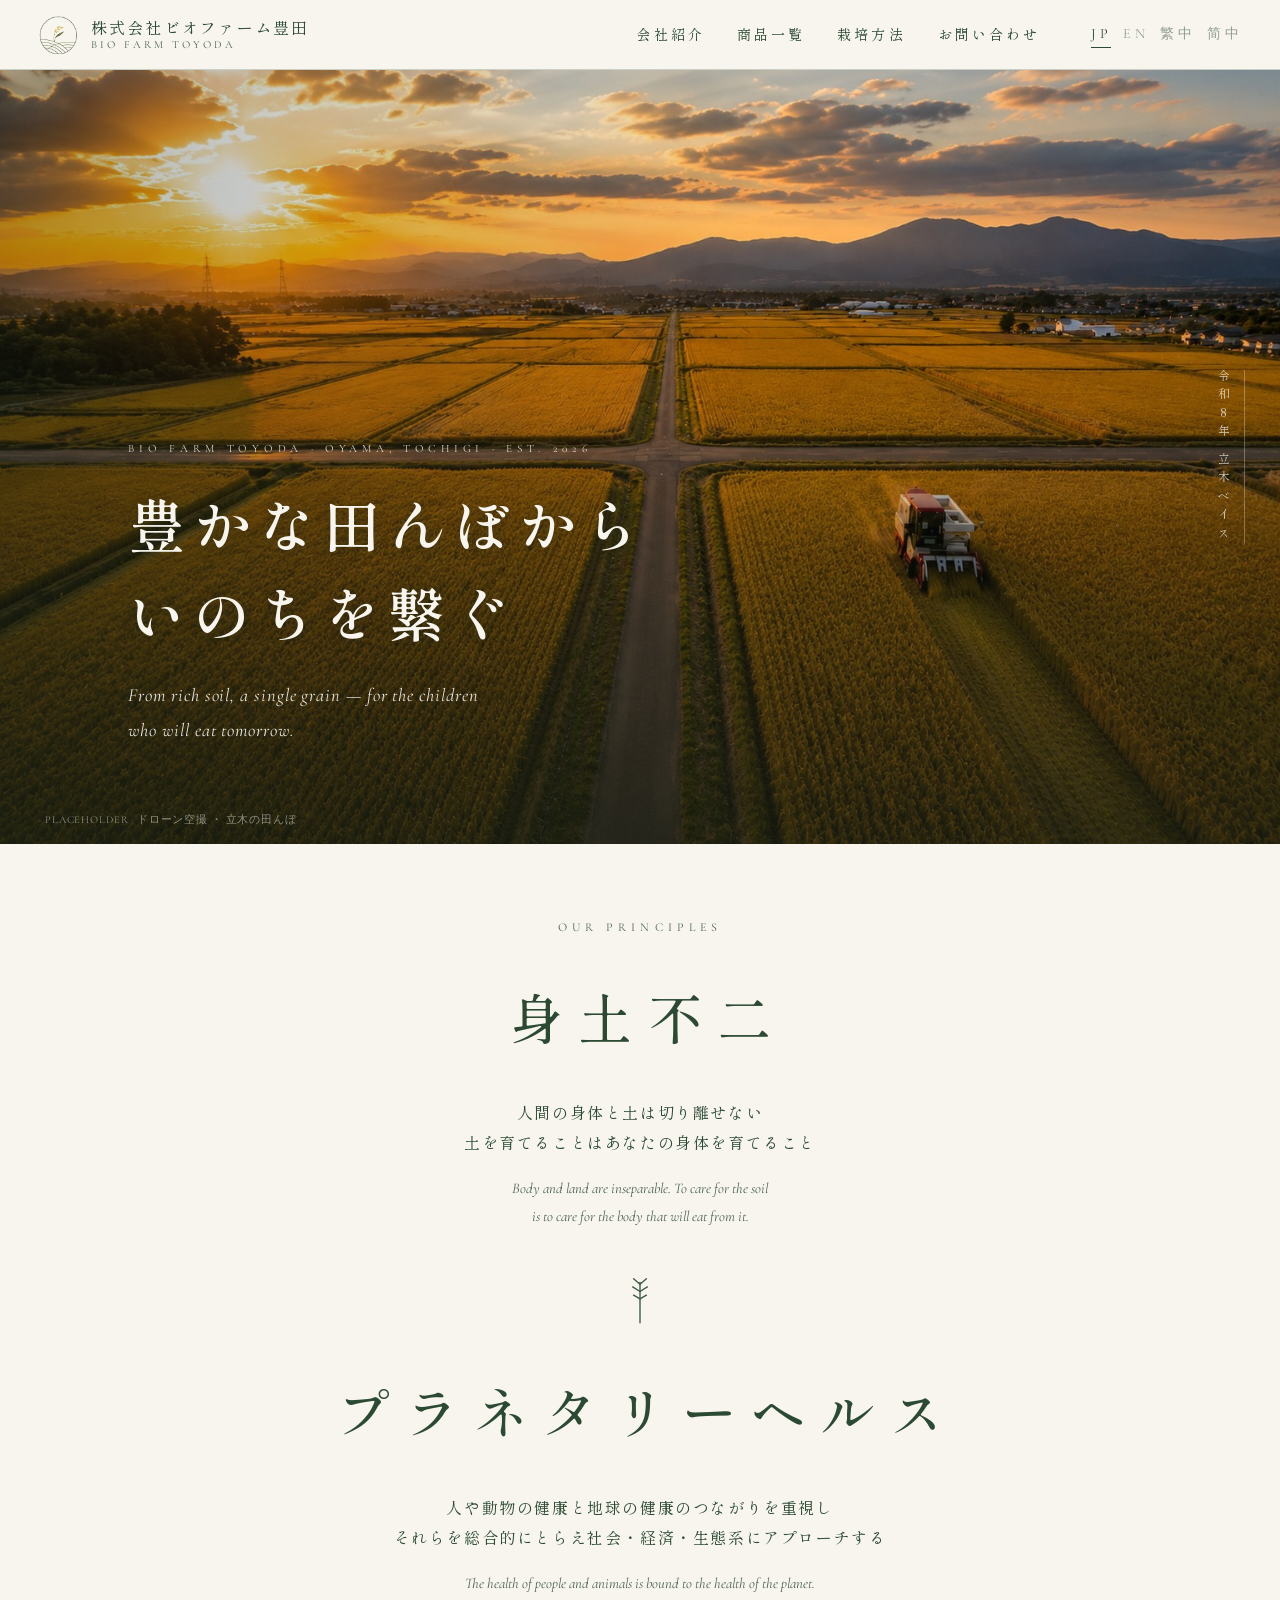
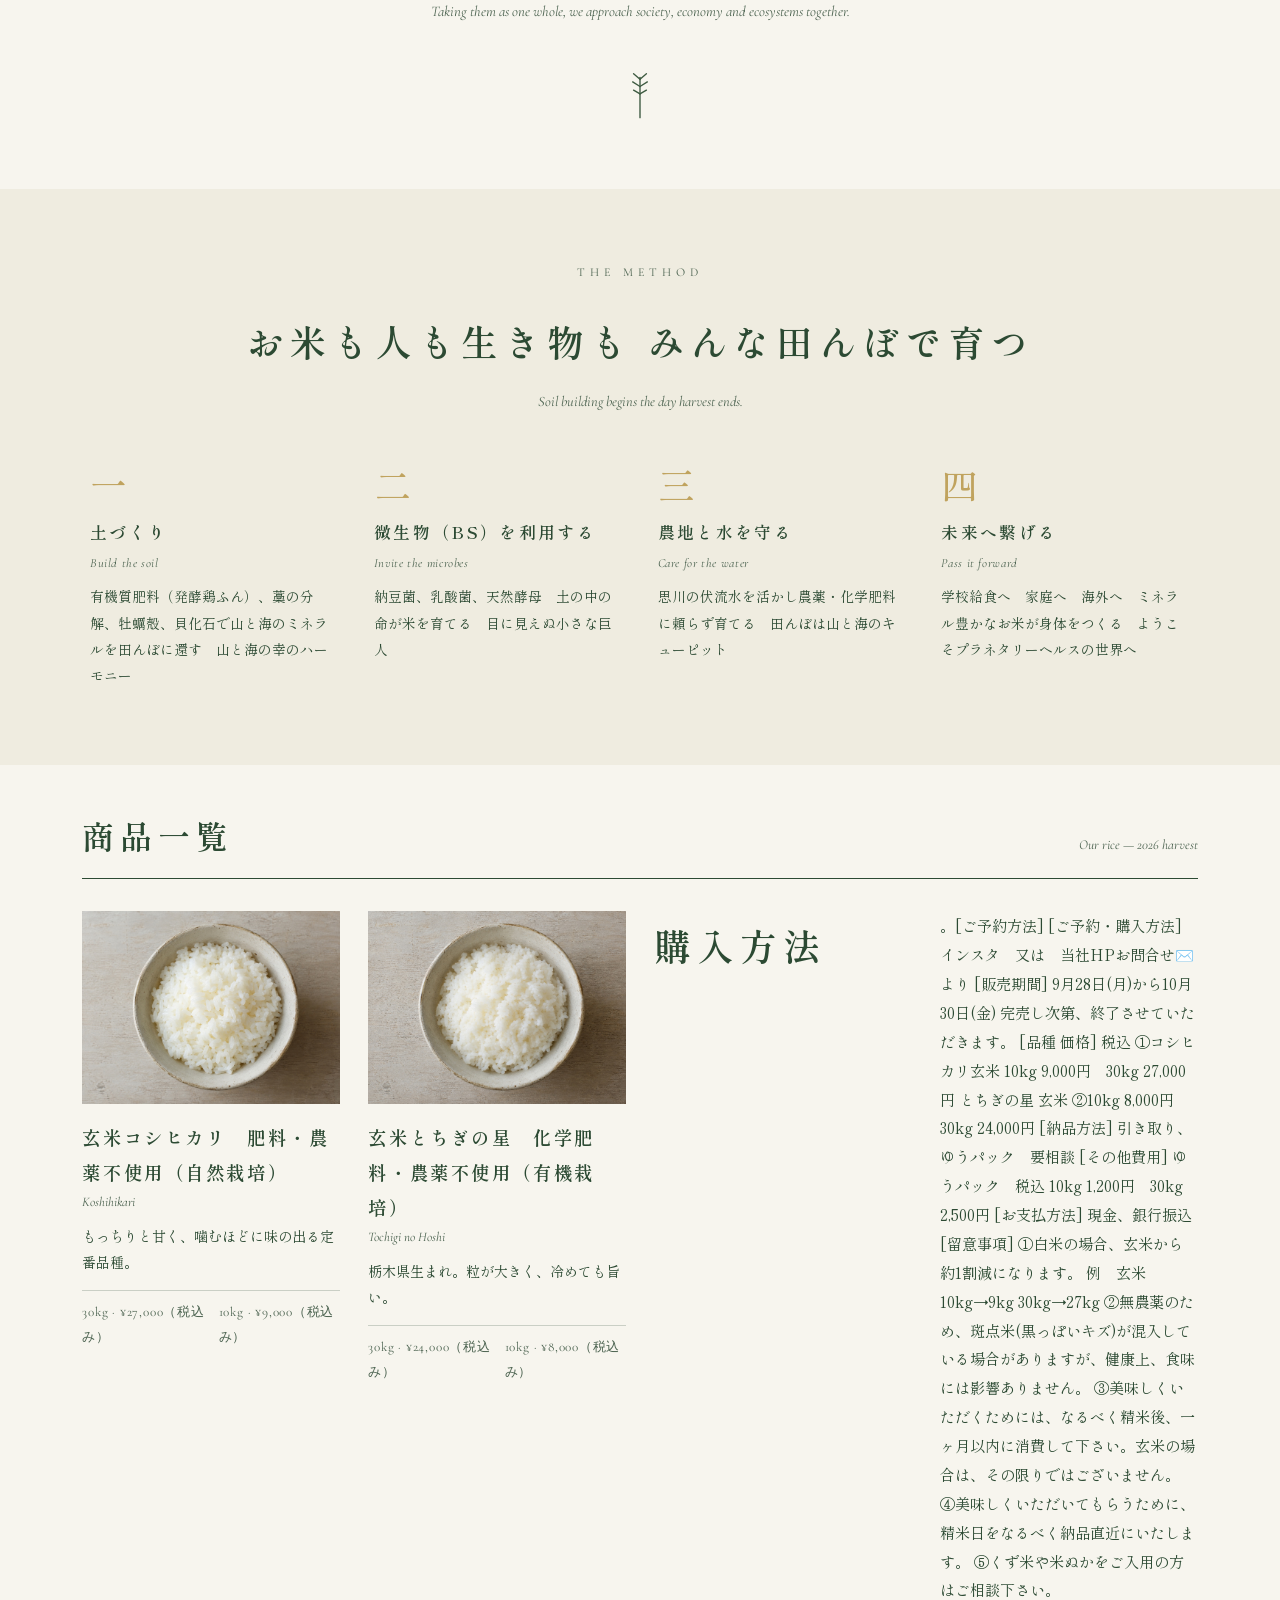
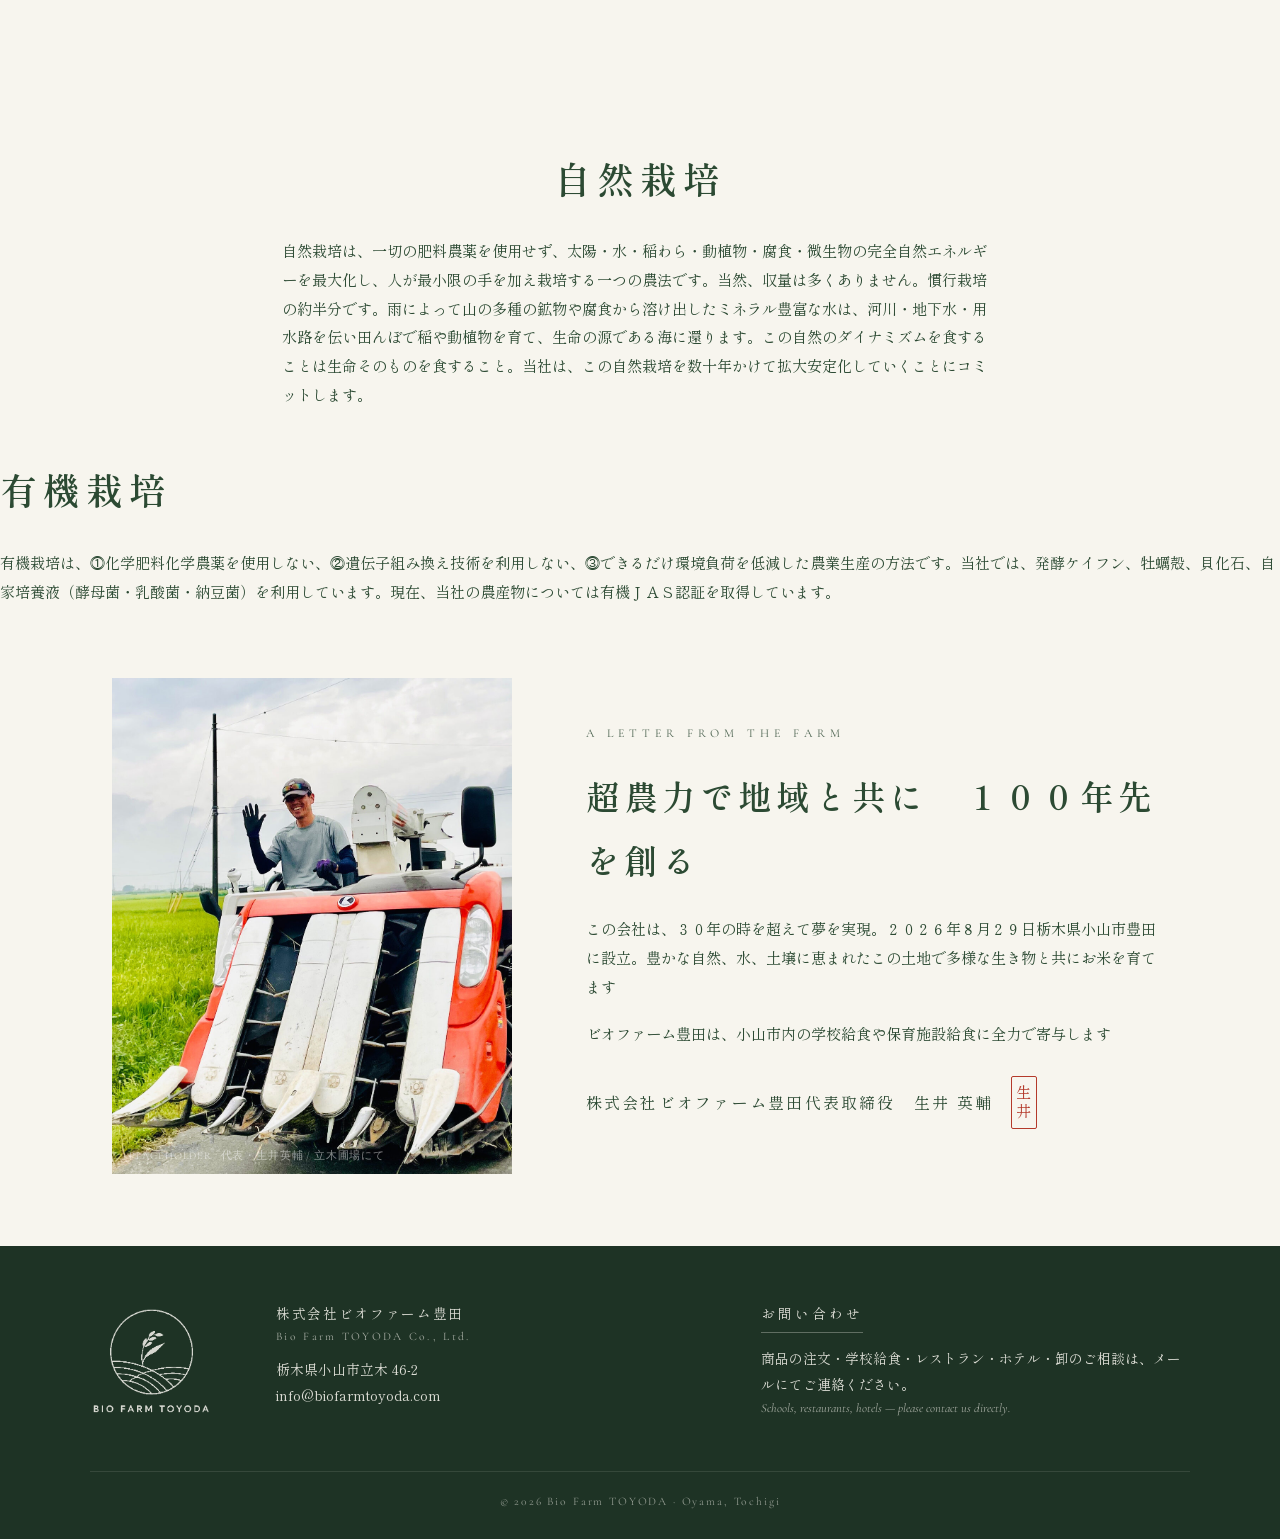
==== index.html @ f7ce8aea "Update index.html" ====
<!DOCTYPE html>
<html lang="ja">
<head>
<meta charset="UTF-8">
<meta name="viewport" content="width=device-width, initial-scale=1.0">
<title>株式会社ビオファーム豊田 | Bio Farm TOYODA — 栃木県小山市の有機米農園</title>
<meta name="description" content="豊かな田んぼから、次世代へ。栃木県小山市北西部の旧豊田村に位置するビオファーム豊田　恵まれた水資源と豊かな自然環境で育んだお米をみなさんに届けます。">
<link rel="icon" type="image/png" href="assets/favicon.png">
<link rel="canonical" href="https://biofarmtoyoda.com/">
<link rel="alternate" hreflang="ja" href="https://biofarmtoyoda.com/">
<link rel="alternate" hreflang="en" href="https://biofarmtoyoda.com/en/">
<link rel="alternate" hreflang="zh-Hant" href="https://biofarmtoyoda.com/zh-hant/">
<link rel="alternate" hreflang="zh-Hans" href="https://biofarmtoyoda.com/zh-hans/">
<link rel="alternate" hreflang="x-default" href="https://biofarmtoyoda.com/">
<link rel="preconnect" href="https://fonts.googleapis.com">
<link rel="preconnect" href="https://fonts.gstatic.com" crossorigin>
<link href="https://fonts.googleapis.com/css2?family=Shippori+Mincho+B1:wght@400;500;600;700&family=Cormorant+Garamond:ital,wght@0,400;0,500;0,600;1,400;1,500&display=swap" rel="stylesheet">
<link rel="stylesheet" href="css/style.css">
</head>
<body>

<header class="site-header">
  <a class="brand" href="#top">
    <img src="assets/logo-mark-transparent.png" alt="Bio Farm TOYODA" class="brand-mark">
    <span class="brand-text">
      <span class="brand-ja">株式会社ビオファーム豊田</span>
      <span class="brand-en">Bio Farm TOYODA</span>
    </span>
  </a>

  <input type="checkbox" id="nav-toggle" class="nav-toggle" aria-hidden="true">
  <label for="nav-toggle" class="nav-toggle-label" aria-label="メニュー">
    <span></span><span></span><span></span>
  </label>

  <nav class="site-nav">
    <a href="#about">会社紹介</a>
    <a href="#products">商品一覧</a>
    <a href="#method">栽培方法</a>
    <a href="#contact">お問い合わせ</a>
    <div class="lang">
      <a class="lang-active" href="./">JP</a>
      <a href="en/">EN</a>
      <a href="zh-hant/">繁中</a>
      <a href="zh-hans/">简中</a>
    </div>
  </nav>
</header>

<main id="top">

  <!-- ============ HERO ============ -->
  <section class="hero">
    <img class="hero-art" src="assets/hero.jpg" alt="収穫期の田んぼの空撮 — 夕日に照らされた黄金色の田園" fetchpriority="high">

    <div class="hero-inner">
      <p class="hero-eyebrow">BIO FARM TOYODA · OYAMA, TOCHIGI · EST. 2026</p>
      <h1 class="hero-title">豊かな田んぼから<br>いのちを繋ぐ</h1>
      <p class="hero-sub">From rich soil, a single grain — for the children<br class="pc-only"> who will eat tomorrow.</p>
    </div>

    <p class="hero-tategaki" aria-hidden="true">令和８年 立木ベイス</p>
    <p class="placeholder-caption hero-caption">◇ PLACEHOLDER · ドローン空撮 ・ 立木の田んぼ</p>
  </section>

  <!-- ============ PRINCIPLE ============ -->
  <section class="principle" id="principle">
    <p class="eyebrow">OUR PRINCIPLES</p>
    <h2 class="principle-title">身土不二</h2>
    <p class="principle-ja">人間の身体と土は切り離せない<br>土を育てることはあなたの身体を育てること</p>
    <p class="principle-en">Body and land are inseparable. To care for the soil<br class="pc-only"> is to care for the body that will eat from it.</p>
    <svg class="rice-divider" viewBox="0 0 24 60" aria-hidden="true">
      <g stroke="#3d5a40" stroke-width="1.5" fill="none" stroke-linecap="round">
        <line x1="12" y1="14" x2="12" y2="58"/>
        <line x1="12" y1="16" x2="5" y2="10"/><line x1="12" y1="16" x2="19" y2="10"/>
        <line x1="12" y1="24" x2="4" y2="19"/><line x1="12" y1="24" x2="20" y2="19"/>
        <line x1="12" y1="32" x2="5" y2="28"/><line x1="12" y1="32" x2="19" y2="28"/>
      </g>
    </svg>

    <h2 class="principle-title">プラネタリー<br class="sp-only">ヘルス</h2>
    <p class="principle-ja">人や動物の健康と地球の健康のつながりを重視し<br>それらを総合的にとらえ社会・経済・生態系にアプローチする</p>
    <p class="principle-en">The health of people and animals is bound to the health of the planet.<br class="pc-only"> Taking them as one whole, we approach society, economy and ecosystems together.</p>
    <svg class="rice-divider" viewBox="0 0 24 60" aria-hidden="true">
      <g stroke="#3d5a40" stroke-width="1.5" fill="none" stroke-linecap="round">
        <line x1="12" y1="14" x2="12" y2="58"/>
        <line x1="12" y1="16" x2="5" y2="10"/><line x1="12" y1="16" x2="19" y2="10"/>
        <line x1="12" y1="24" x2="4" y2="19"/><line x1="12" y1="24" x2="20" y2="19"/>
        <line x1="12" y1="32" x2="5" y2="28"/><line x1="12" y1="32" x2="19" y2="28"/>
      </g>
    </svg>
  </section>

  <!-- ============ METHOD ============ -->
  <section class="method" id="method">
    <p class="eyebrow">THE METHOD</p>
    <h2 class="method-title">お米も人も生き物も みんな田んぼで育つ</h2>
    <p class="method-sub">Soil building begins the day harvest ends.</p>

    <div class="method-grid">
      <div class="method-step">
        <p class="method-num">一</p>
        <h3>土づくり<span>Build the soil</span></h3>
        <p>有機質肥料（発酵鶏ふん）、藁の分解、牡蠣殻、貝化石で山と海のミネラルを田んぼに還す　山と海の幸のハーモニー</p>
      </div>
      <div class="method-step">
        <p class="method-num">二</p>
        <h3>微生物（BS）を利用する<span>Invite the microbes</span></h3>
        <p>納豆菌、乳酸菌、天然酵母　土の中の命が米を育てる　目に見えぬ小さな巨人</p>
      </div>
      <div class="method-step">
        <p class="method-num">三</p>
        <h3>農地と水を守る<span>Care for the water</span></h3>
        <p>思川の伏流水を活かし農薬・化学肥料に頼らず育てる　田んぼは山と海のキューピット</p>
      </div>
      <div class="method-step">
        <p class="method-num">四</p>
        <h3>未来へ繋げる<span>Pass it forward</span></h3>
        <p>学校給食へ　家庭へ　海外へ　ミネラル豊かなお米が身体をつくる　ようこそプラネタリーヘルスの世界へ</p>
      </div>
    </div>
  </section>

  <!-- ============ PRODUCTS ============ -->
  <section class="products" id="products">
    <div class="section-head">
      <h2>商品一覧</h2>
      <p class="section-head-en">Our rice — 2026 harvest</p>
    </div>

    <div class="product-grid">

      <article class="product">
        <figure class="product-art">
          <img src="../assets/koshihikari.jpg" alt="コシヒカリ — 陶器の器に盛った炊きたてのご飯" loading="lazy">
        </figure>
        <h3 class="product-name">玄米コシヒカリ　肥料・農薬不使用（自然栽培）</h3>
        <p class="product-name-en">Koshihikari</p>
        <p class="product-desc">もっちりと甘く、噛むほどに味の出る定番品種。</p>
        <p class="product-price"><span>30kg · ¥27,000（税込み）</span><span>10kg · ¥9,000（税込み）</span></p>
      </article>

      <article class="product">
        <figure class="product-art">
          <img src="assets/tochigi-no-hoshi.jpg" alt="とちぎの星 — 陶器の器に盛った炊きたてのご飯" loading="lazy">
        </figure>
        <h3 class="product-name">玄米とちぎの星　化学肥料・農薬不使用（有機栽培）</h3>
        <p class="product-name-en">Tochigi no Hoshi</p>
        <p class="product-desc">栃木県生まれ。粒が大きく、冷めても旨い。</p>
        <p class="product-price"><span>30kg · ¥24,000（税込み）</span><span>10kg · ¥8,000（税込み）</span></p>
      </article>
      <h2 class="story-title">購入方法</h2>
    <p class="story-body">。[ご予約方法]
[ご予約・購入方法]
インスタ　又は　当社HPお問合せ✉️より
[販売期間]
9月28日(月)から10月30日(金)
完売し次第、終了させていただきます。
[品種 価格] 税込
①コシヒカリ玄米
10kg 9,000円　30kg 27,000円
とちぎの星 玄米
②10kg 8,000円　30kg 24,000円
[納品方法]
引き取り、ゆうパック　要相談
[その他費用]
ゆうパック　税込
10kg 1,200円　30kg 2,500円
[お支払方法]
現金、銀行振込
[留意事項]
①白米の場合、玄米から約1割減になります。
例　玄米10kg→9kg 30kg→27kg
②無農薬のため、斑点米(黒っぽいキズ)が混入している場合がありますが、健康上、食味には影響ありません。
③美味しくいただくためには、なるべく精米後、一ヶ月以内に消費して下さい。玄米の場合は、その限りではございません。
④美味しくいただいてもらうために、精米日をなるべく納品直近にいたします。
⑤くず米や米ぬかをご入用の方はご相談下さい。</p>
 　 </section>
    </div>
  </section>

  <!-- ============ STORY (placeholder copy) ============ -->
  <section class="story" id="story">
    <h2 class="story-title">自然栽培</h2>
    <p class="story-body">自然栽培は、一切の肥料農薬を使用せず、太陽・水・稲わら・動植物・腐食・微生物の完全自然エネルギーを最大化し、人が最小限の手を加え栽培する一つの農法です。当然、収量は多くありません。慣行栽培の約半分です。雨によって山の多種の鉱物や腐食から溶け出したミネラル豊富な水は、河川・地下水・用水路を伝い田んぼで稲や動植物を育て、生命の源である海に還ります。この自然のダイナミズムを食することは生命そのものを食すること。当社は、この自然栽培を数十年かけて拡大安定化していくことにコミットします。</p>
  </section>
　　 <h2 class="story-title">有機栽培</h2>
    <p class="story-body">有機栽培は、⓵化学肥料化学農薬を使用しない、⓶遺伝子組み換え技術を利用しない、⓷できるだけ環境負荷を低減した農業生産の方法です。当社では、発酵ケイフン、牡蠣殻、貝化石、自家培養液（酵母菌・乳酸菌・納豆菌）を利用しています。現在、当社の農産物については有機ＪＡＳ認証を取得しています。</p>
  </section>
  
  <!-- ============ LETTER ============ -->
  <section class="letter" id="about">
    <figure class="letter-portrait">
      <img src="assets/founder.jpg" alt="代表・生井英輔 — 立木の田にて" loading="lazy">
      <figcaption class="placeholder-caption">◇ PLACEHOLDER · 代表・生井英輔 / 立木圃場にて</figcaption>
    </figure>

    <div class="letter-body">
      <p class="eyebrow">A LETTER FROM THE FARM</p>
      <h2>超農力で地域と共に　<br class="sp-only">１００年先を創る</h2>
      <p>この会社は、３０年の時を超えて夢を実現。２０２６年８月２９日栃木県小山市豊田に設立。豊かな自然、水、土壌に恵まれたこの土地で多様な生き物と共にお米を育てます</p>
      <p>ビオファーム豊田は、小山市内の学校給食や保育施設給食に全力で寄与します</p>
      <div class="letter-sign">
        <p class="letter-sign-name">株式会社ビオファーム豊田代表取締役　生井 英輔</p>
        <p class="letter-seal" aria-hidden="true">生井</p>
      </div>
    </div>
  </section>

</main>

<!-- ============ FOOTER ============ -->
<footer class="site-footer" id="contact">
  <div class="footer-inner">
    <div class="footer-brand">
      <img src="assets/logo-transparent.png" alt="Bio Farm TOYODA" class="footer-logo">
    </div>
    <div class="footer-info">
      <p class="footer-company">株式会社ビオファーム豊田<span>Bio Farm TOYODA Co., Ltd.</span></p>
      <p>栃木県小山市立木 46-2</p>
      <p><a href="mailto:info@biofarmtoyoda.com">info@biofarmtoyoda.com</a></p>
    </div>
    <div class="footer-contact">
      <p class="footer-head">お問い合わせ</p>
      <p>商品の注文・学校給食・レストラン・ホテル・卸のご相談は、メールにてご連絡ください。</p>
      <p class="footer-en">Schools, restaurants, hotels — please contact us directly.</p>
    </div>
  </div>
  <p class="footer-copy">© 2026 Bio Farm TOYODA · Oyama, Tochigi</p>
</footer>

</body>
</html>
---- css/style.css ----
/* Bio Farm TOYODA — Editorial Mincho (direction A)
   Mobile-first plain CSS. */

:root {
  --cream: #f7f5ee;
  --cream-deep: #efece0;
  --ink: #2c4a33;
  --ink-soft: #4c6350;
  --green-dark: #1e3325;
  --gold: #c0a35e;
  --red: #b43a2b;
  --line: rgba(44, 74, 51, 0.22);
  --serif-ja: "Shippori Mincho B1", "Hiragino Mincho ProN", "Yu Mincho", serif;
  --serif-en: "Cormorant Garamond", Georgia, serif;
}

* { margin: 0; padding: 0; box-sizing: border-box; }

html { scroll-behavior: smooth; }

body {
  background: var(--cream);
  color: var(--ink);
  font-family: var(--serif-ja);
  font-size: 16px;
  line-height: 1.9;
  -webkit-font-smoothing: antialiased;
  overflow-x: hidden;
}

img { max-width: 100%; display: block; }
a { color: inherit; text-decoration: none; }
h1, h2, h3 { font-weight: 600; }

.eyebrow {
  font-family: var(--serif-en);
  font-size: 0.75rem;
  letter-spacing: 0.42em;
  color: var(--ink-soft);
  text-transform: uppercase;
}

.placeholder-caption {
  font-family: var(--serif-en);
  font-size: 0.66rem;
  letter-spacing: 0.08em;
  opacity: 0.55;
}

.pc-only { display: none; }
@media (min-width: 720px) {
  .pc-only { display: inline; }
  .sp-only { display: none; }
}

/* ============ HEADER ============ */

.site-header {
  position: sticky;
  top: 0;
  z-index: 50;
  display: flex;
  align-items: center;
  justify-content: space-between;
  gap: 1rem;
  padding: 0.7rem 1.1rem;
  background: rgba(247, 245, 238, 0.94);
  backdrop-filter: blur(6px);
  border-bottom: 1px solid var(--line);
}

.brand {
  display: flex;
  align-items: center;
  gap: 0.65rem;
  min-width: 0;
}

.brand-mark {
  width: 42px;
  height: auto;
}

.brand-text { line-height: 1.3; white-space: nowrap; }
.brand-ja { display: block; font-size: 1rem; letter-spacing: 0.14em; }
.brand-en {
  display: block;
  font-family: var(--serif-en);
  font-size: 0.68rem;
  letter-spacing: 0.28em;
  color: var(--ink-soft);
  text-transform: uppercase;
}

/* nav — hamburger on mobile */
.nav-toggle { display: none; }

.nav-toggle-label {
  display: flex;
  flex-direction: column;
  justify-content: center;
  gap: 5px;
  width: 44px;
  height: 44px;
  padding: 10px;
  cursor: pointer;
  flex-shrink: 0;
}
.nav-toggle-label span {
  display: block;
  height: 1px;
  background: var(--ink);
  transition: transform 0.25s, opacity 0.25s;
}
.nav-toggle:checked ~ .nav-toggle-label span:nth-child(1) { transform: translateY(6px) rotate(45deg); }
.nav-toggle:checked ~ .nav-toggle-label span:nth-child(2) { opacity: 0; }
.nav-toggle:checked ~ .nav-toggle-label span:nth-child(3) { transform: translateY(-6px) rotate(-45deg); }

.site-nav {
  position: absolute;
  top: 100%;
  left: 0;
  right: 0;
  display: none;
  flex-direction: column;
  gap: 0;
  background: var(--cream);
  border-bottom: 1px solid var(--line);
  padding: 0.5rem 1.5rem 1.2rem;
}
.nav-toggle:checked ~ .site-nav { display: flex; }

.site-nav a {
  padding: 0.8rem 0;
  border-bottom: 1px solid var(--line);
  font-size: 0.95rem;
  letter-spacing: 0.22em;
}
.site-nav a:last-of-type { border-bottom: none; }

.lang {
  display: flex;
  gap: 1rem;
  padding-top: 0.9rem;
  font-family: var(--serif-en);
  font-size: 0.78rem;
  letter-spacing: 0.12em;
}
.lang a {
  padding: 0;
  border-bottom: none;
  opacity: 0.5;
}
.lang a:hover { opacity: 1; color: inherit; }
.lang a.lang-active {
  opacity: 1;
  border-bottom: 1px solid var(--ink);
}

/* Chinese pages load Noto Serif TC/SC in their own <head> */
html[lang="zh-Hant"] body { font-family: "Noto Serif TC", "Shippori Mincho B1", serif; }
html[lang="zh-Hans"] body { font-family: "Noto Serif SC", "Shippori Mincho B1", serif; }

@media (min-width: 900px) {
  .site-header { padding: 0.8rem 2.4rem; }
  .nav-toggle-label { display: none; }
  .site-nav {
    position: static;
    display: flex !important;
    flex-direction: row;
    align-items: center;
    gap: 2rem;
    background: none;
    border: none;
    padding: 0;
  }
  .site-nav a {
    padding: 0;
    border: none;
    font-size: 0.88rem;
  }
  .site-nav a:hover { color: var(--gold); }
  .lang { padding-top: 0; margin-left: 1.2rem; gap: 0.8rem; }
}

/* ============ HERO ============ */

.hero {
  position: relative;
  min-height: 78vh;
  display: flex;
  align-items: flex-end;
  overflow: hidden;
  color: var(--cream);
}

.hero-art {
  position: absolute;
  inset: 0;
  width: 100%;
  height: 100%;
  object-fit: cover;
}

/* scrim so the cream headline stays readable over the bright photo */
.hero::after {
  content: "";
  position: absolute;
  inset: 0;
  z-index: 1;
  background:
    linear-gradient(to top, rgba(24, 32, 20, 0.62), rgba(24, 32, 20, 0.08) 55%, rgba(24, 32, 20, 0) 75%),
    linear-gradient(100deg, rgba(24, 32, 20, 0.35), rgba(24, 32, 20, 0) 55%);
}

.hero-inner {
  position: relative;
  z-index: 2;
  padding: 4rem 1.4rem 4.2rem;
  max-width: 1100px;
  width: 100%;
  margin: 0 auto;
}

.hero-eyebrow {
  font-family: var(--serif-en);
  font-size: 0.7rem;
  letter-spacing: 0.42em;
  opacity: 0.85;
  margin-bottom: 1.2rem;
}

.hero-title {
  font-size: clamp(2rem, 6.5vw, 3.6rem);
  line-height: 1.55;
  letter-spacing: 0.12em;
  font-weight: 600;
  text-shadow: 0 1px 14px rgba(20, 35, 25, 0.45);
}

.hero-sub {
  font-family: var(--serif-en);
  font-style: italic;
  font-size: clamp(0.95rem, 2.2vw, 1.15rem);
  letter-spacing: 0.05em;
  margin-top: 1.3rem;
  opacity: 0.92;
}

.hero-tategaki {
  position: absolute;
  z-index: 2;
  right: 1rem;
  top: 50%;
  transform: translateY(-50%);
  writing-mode: vertical-rl;
  font-size: 0.72rem;
  letter-spacing: 0.55em;
  opacity: 0.75;
  border-right: 1px solid rgba(247, 245, 238, 0.4);
  padding-right: 0.6rem;
}

.hero-caption {
  position: absolute;
  z-index: 2;
  left: 1.4rem;
  bottom: 0.9rem;
  color: var(--cream);
  opacity: 0.5;
}

@media (min-width: 900px) {
  .hero { min-height: 86vh; }
  .hero-inner { padding: 5rem 2.4rem 6rem; }
  .hero-tategaki { right: 2.2rem; }
  .hero-caption { left: 2.4rem; }
}

/* ============ PRINCIPLE ============ */

.principle {
  text-align: center;
  padding: 4.5rem 1.4rem 3.8rem;
  max-width: 760px;
  margin: 0 auto;
}

.principle-title {
  font-size: clamp(2.4rem, 8vw, 3.4rem);
  letter-spacing: 0.28em;
  text-indent: 0.28em;
  margin: 1.6rem 0 1.8rem;
  font-weight: 500;
}

.principle-ja { letter-spacing: 0.1em; }

.principle-en {
  font-family: var(--serif-en);
  font-style: italic;
  font-size: 0.92rem;
  color: var(--ink-soft);
  margin-top: 1.1rem;
}

/* Latin-script principle name (English page) */
.principle-title-en {
  font-family: var(--serif-en);
  font-size: clamp(2.2rem, 7vw, 3.1rem);
  letter-spacing: 0.06em;
  text-indent: 0.06em;
  font-weight: 500;
}

.rice-divider {
  width: 22px;
  height: 56px;
  margin-top: 2.4rem;
}

/* ============ PRODUCTS ============ */

.products {
  max-width: 1160px;
  margin: 0 auto;
  padding: 2.5rem 1.4rem 4.5rem;
}

.section-head {
  display: flex;
  align-items: baseline;
  justify-content: space-between;
  gap: 1rem;
  border-bottom: 1px solid var(--ink);
  padding-bottom: 0.8rem;
  margin-bottom: 2rem;
}

.section-head h2 {
  font-size: clamp(1.5rem, 4.5vw, 2rem);
  letter-spacing: 0.18em;
  font-weight: 600;
}

.section-head-en {
  font-family: var(--serif-en);
  font-style: italic;
  font-size: 0.85rem;
  color: var(--ink-soft);
  white-space: nowrap;
}

.product-grid {
  display: grid;
  grid-template-columns: 1fr;
  gap: 2.4rem;
}

@media (min-width: 560px) {
  .product-grid { grid-template-columns: repeat(2, 1fr); gap: 2rem 1.6rem; }
}
@media (min-width: 980px) {
  .product-grid { grid-template-columns: repeat(4, 1fr); gap: 1.8rem; }
}

.product-art {
  position: relative;
  aspect-ratio: 4 / 3;
  overflow: hidden;
  margin-bottom: 1rem;
}
.product-art svg,
.product-art img { width: 100%; height: 100%; display: block; object-fit: cover; }
.product-art .placeholder-caption {
  position: absolute;
  left: 0.6rem;
  bottom: 0.45rem;
  color: #fff;
  opacity: 0.55;
}

.product-name { font-size: 1.15rem; letter-spacing: 0.14em; }

.product-name-en {
  font-family: var(--serif-en);
  font-style: italic;
  font-size: 0.82rem;
  color: var(--ink-soft);
  margin-bottom: 0.5rem;
}

.product-desc { font-size: 0.88rem; line-height: 1.85; }

.product-price {
  display: flex;
  justify-content: space-between;
  gap: 0.6rem;
  margin-top: 0.9rem;
  padding-top: 0.6rem;
  border-top: 1px solid var(--line);
  font-family: var(--serif-en);
  font-size: 0.82rem;
  letter-spacing: 0.06em;
  color: var(--ink-soft);
}

/* ============ STORY (single text block) ============ */

.story {
  max-width: 760px;
  margin: 0 auto;
  padding: 0.5rem 1.4rem 1rem;
  text-align: center;
}

.story-title {
  font-size: clamp(1.5rem, 5vw, 2.3rem);
  letter-spacing: 0.16em;
  font-weight: 600;
  margin-bottom: 1.4rem;
}

.story-body {
  font-size: 0.95rem;
  text-align: left;
}

/* ============ METHOD ============ */

.method {
  background: var(--cream-deep);
  text-align: center;
  padding: 4.5rem 1.4rem 4.8rem;
}

.method-title {
  font-size: clamp(1.5rem, 5vw, 2.3rem);
  letter-spacing: 0.16em;
  margin-top: 1.4rem;
  font-weight: 600;
}

.method-sub {
  font-family: var(--serif-en);
  font-style: italic;
  font-size: 0.9rem;
  color: var(--ink-soft);
  margin-top: 0.7rem;
}

.method-grid {
  display: grid;
  grid-template-columns: 1fr;
  gap: 2.6rem;
  max-width: 1100px;
  margin: 3.2rem auto 0;
  text-align: left;
}

@media (min-width: 560px) {
  .method-grid { grid-template-columns: repeat(2, 1fr); gap: 2.6rem 2.2rem; }
}
@media (min-width: 980px) {
  .method-grid { grid-template-columns: repeat(4, 1fr); }
}

.method-num {
  font-size: 2.3rem;
  color: var(--gold);
  line-height: 1;
  margin-bottom: 0.9rem;
  font-weight: 500;
}

.method-step h3 {
  font-size: 1.05rem;
  letter-spacing: 0.14em;
  margin-bottom: 0.5rem;
}
.method-step h3 span {
  display: block;
  font-family: var(--serif-en);
  font-style: italic;
  font-weight: 400;
  font-size: 0.78rem;
  letter-spacing: 0.05em;
  color: var(--ink-soft);
  margin-top: 0.15rem;
}

.method-step p:last-child { font-size: 0.86rem; line-height: 1.9; }

/* ============ LETTER ============ */

.letter {
  max-width: 1100px;
  margin: 0 auto;
  padding: 4.5rem 1.4rem;
  display: grid;
  grid-template-columns: 1fr;
  gap: 2.4rem;
  align-items: center;
}

@media (min-width: 820px) {
  .letter { grid-template-columns: 5fr 7fr; gap: 3.6rem; }
}

.letter-portrait {
  position: relative;
  max-width: 400px;
}
.letter-portrait svg,
.letter-portrait img { width: 100%; height: auto; display: block; }
.letter-portrait .placeholder-caption {
  position: absolute;
  left: 0.6rem;
  bottom: 0.45rem;
  color: #fff;
  opacity: 0.5;
}

.letter-body h2 {
  font-size: clamp(1.5rem, 5vw, 2.1rem);
  letter-spacing: 0.12em;
  margin: 1.2rem 0 1.4rem;
  font-weight: 600;
}

.letter-body > p:not(.eyebrow) {
  font-size: 0.95rem;
  margin-bottom: 1.1rem;
}

.letter-sign {
  display: flex;
  align-items: center;
  gap: 1.1rem;
  margin-top: 1.8rem;
}

.letter-sign-name { letter-spacing: 0.14em; }

.letter-seal {
  writing-mode: vertical-rl;
  font-size: 0.95rem;
  line-height: 1;
  color: var(--red);
  border: 1.5px solid var(--red);
  padding: 0.45rem 0.28rem;
  letter-spacing: 0.2em;
  border-radius: 2px;
}

/* ============ FOOTER ============ */

.site-footer {
  background: var(--green-dark);
  color: rgba(247, 245, 238, 0.88);
  padding: 3.4rem 1.4rem 1.6rem;
  font-size: 0.86rem;
}

.footer-inner {
  max-width: 1100px;
  margin: 0 auto;
  display: grid;
  grid-template-columns: 1fr;
  gap: 2.2rem;
}

@media (min-width: 820px) {
  .footer-inner { grid-template-columns: auto 1fr 1fr; gap: 3.5rem; }
}

.footer-logo {
  width: 130px;
  filter: brightness(0) invert(0.95) sepia(0.08);
  opacity: 0.85;
}

.footer-company {
  letter-spacing: 0.12em;
  margin-bottom: 0.5rem;
}
.footer-company span {
  display: block;
  font-family: var(--serif-en);
  font-size: 0.72rem;
  letter-spacing: 0.2em;
  opacity: 0.7;
}

.footer-info a:hover, .footer-contact a:hover { color: var(--gold); }

.footer-head {
  letter-spacing: 0.22em;
  border-bottom: 1px solid rgba(247, 245, 238, 0.3);
  padding-bottom: 0.4rem;
  margin-bottom: 0.7rem;
  display: inline-block;
}

.footer-en {
  font-family: var(--serif-en);
  font-style: italic;
  font-size: 0.78rem;
  opacity: 0.7;
}

.footer-copy {
  max-width: 1100px;
  margin: 2.8rem auto 0;
  padding-top: 1.2rem;
  border-top: 1px solid rgba(247, 245, 238, 0.18);
  font-family: var(--serif-en);
  font-size: 0.72rem;
  letter-spacing: 0.16em;
  opacity: 0.6;
  text-align: center;
}
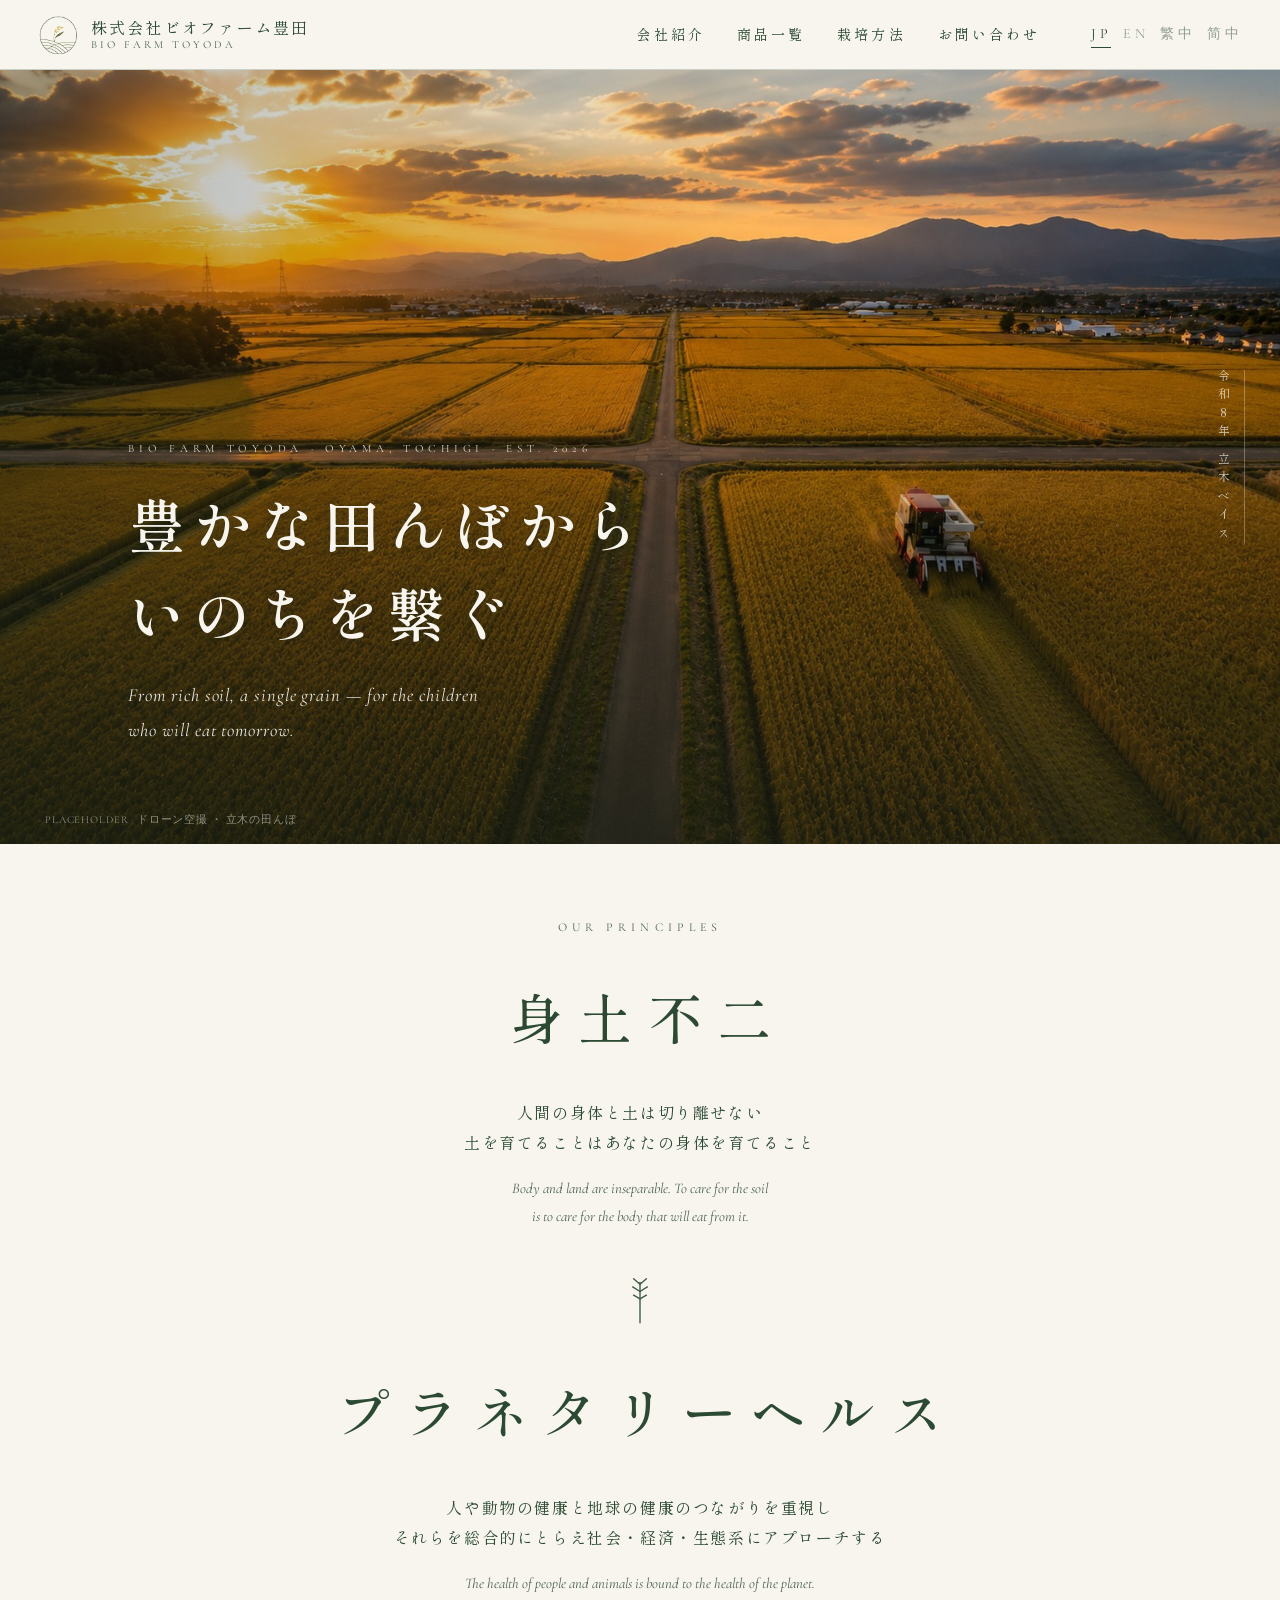
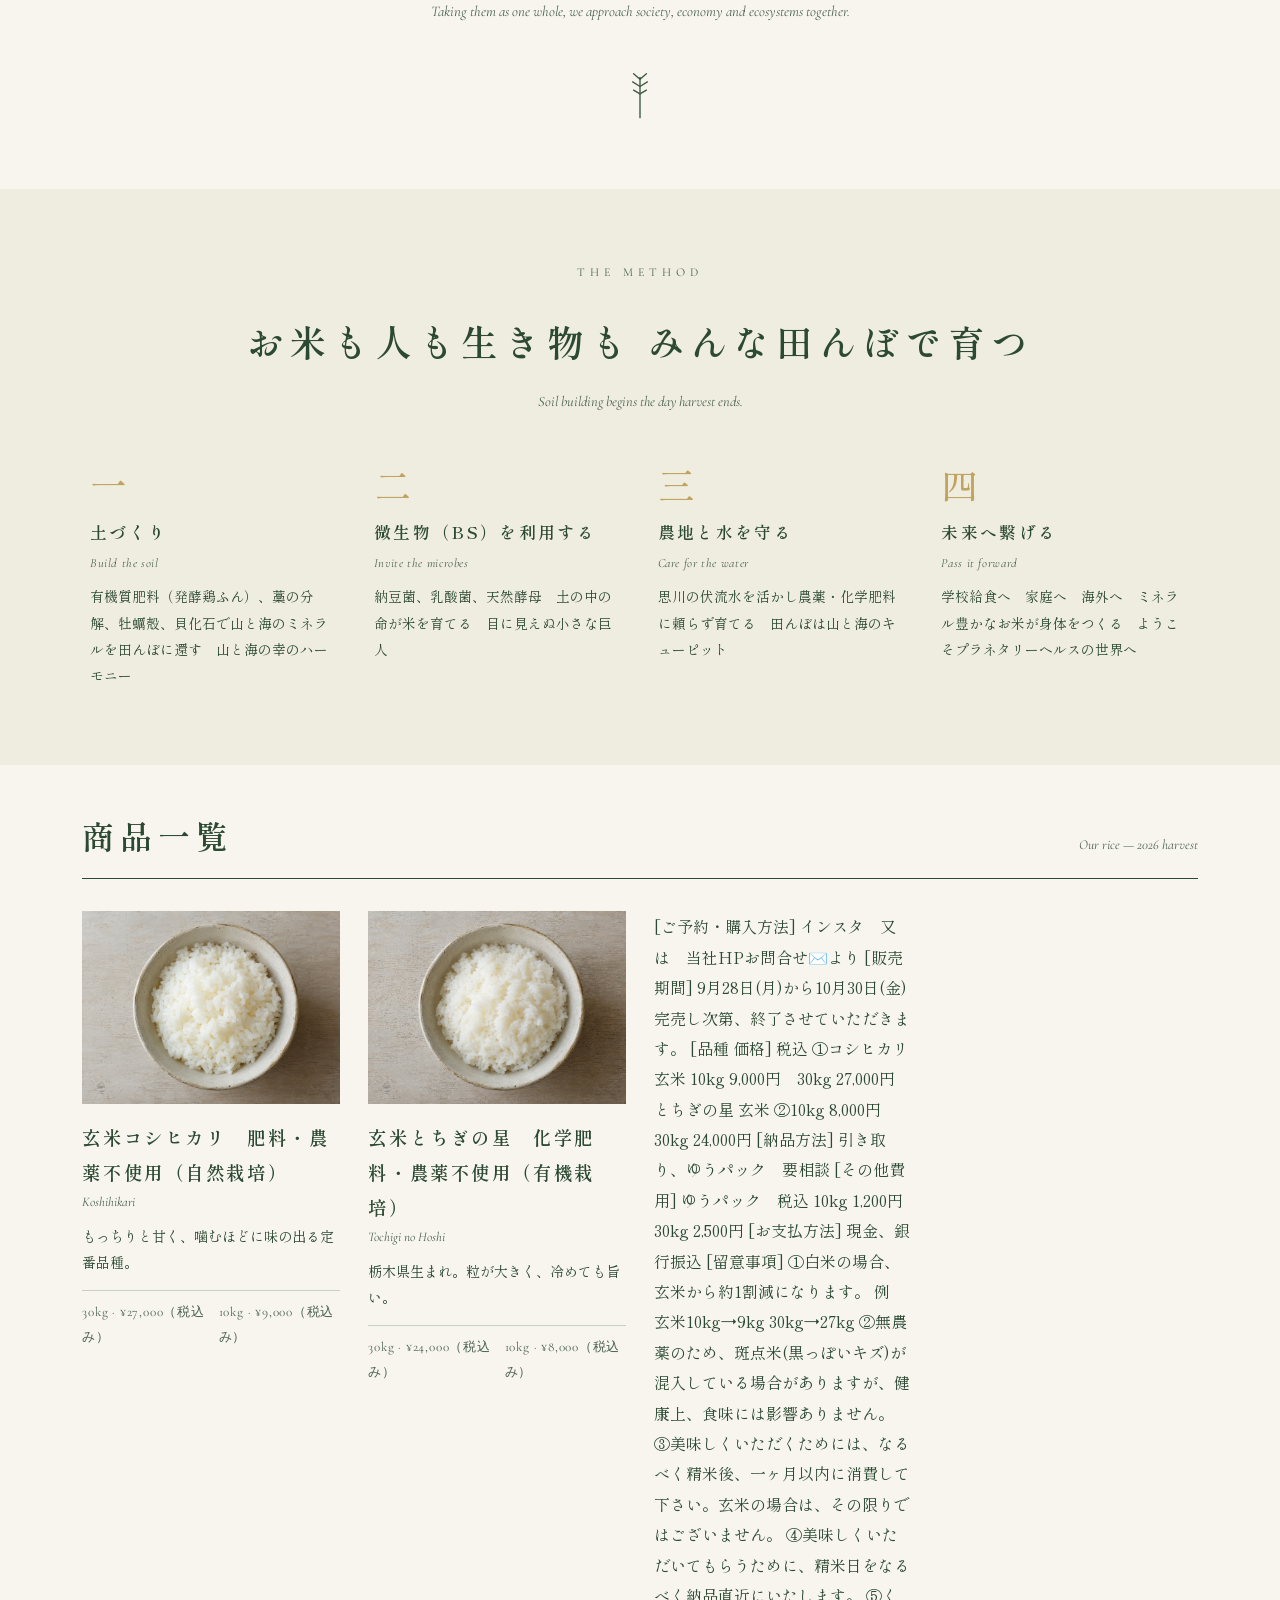
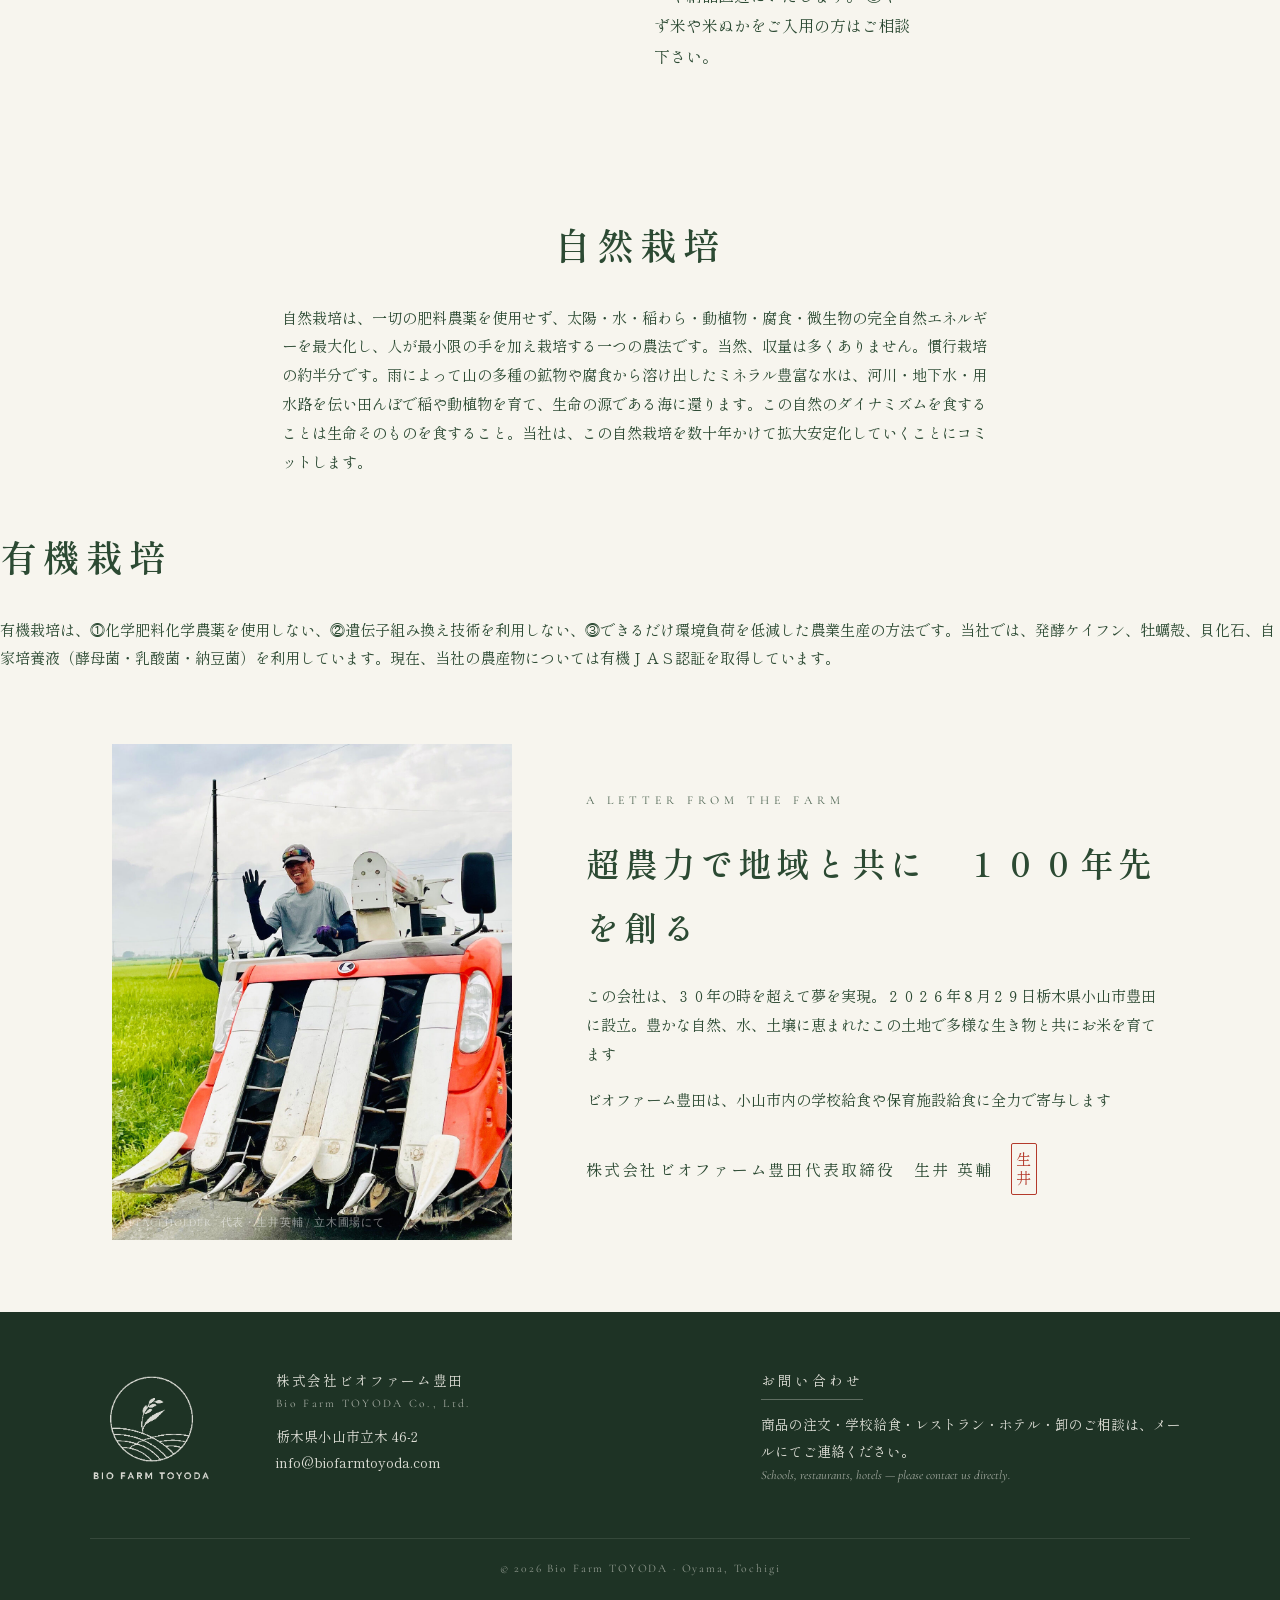
==== commit a1e87653: "Update index.html" ====
--- a/index.html
+++ b/index.html
@@ -149,8 +149,7 @@
         <p class="product-desc">栃木県生まれ。粒が大きく、冷めても旨い。</p>
         <p class="product-price"><span>30kg · ¥24,000（税込み）</span><span>10kg · ¥8,000（税込み）</span></p>
       </article>
-      <h2 class="story-title">購入方法</h2>
-    <p class="story-body">。[ご予約方法]
+     
 [ご予約・購入方法]
 インスタ　又は　当社HPお問合せ✉️より
 [販売期間]
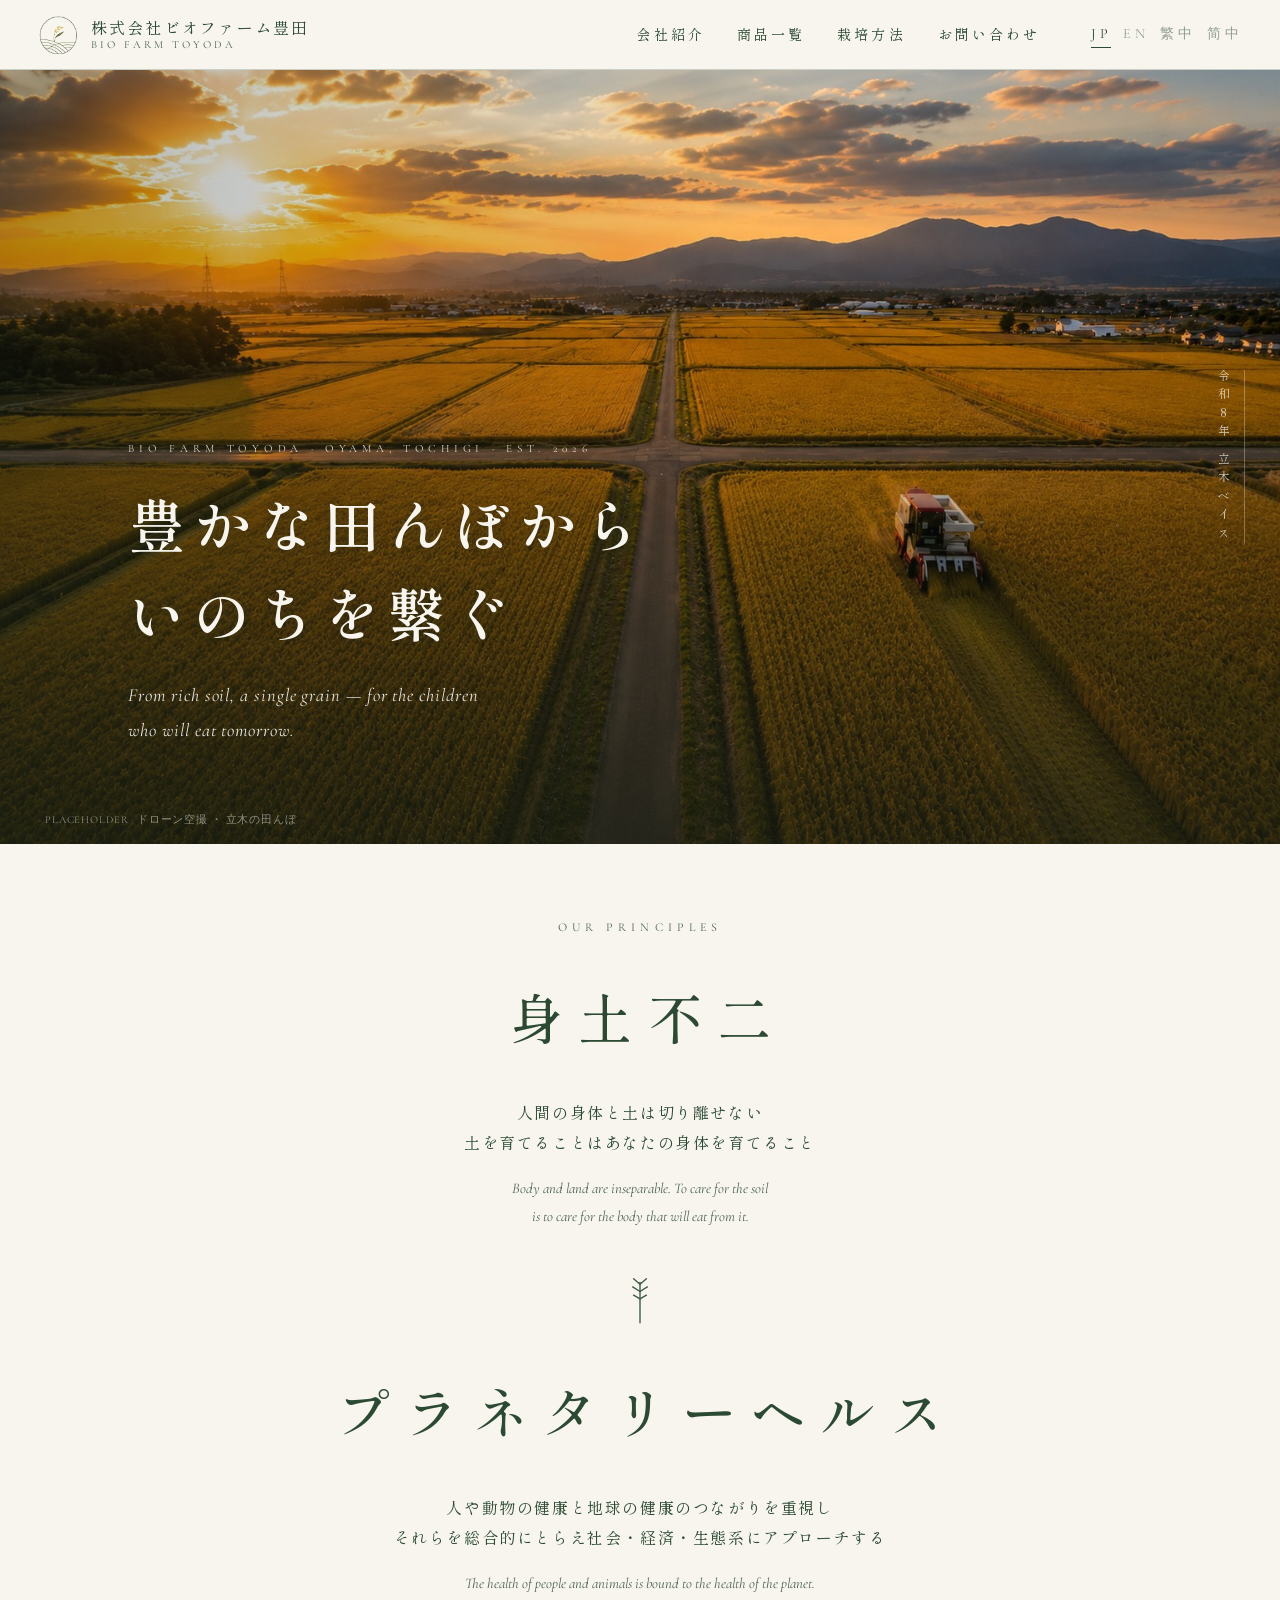
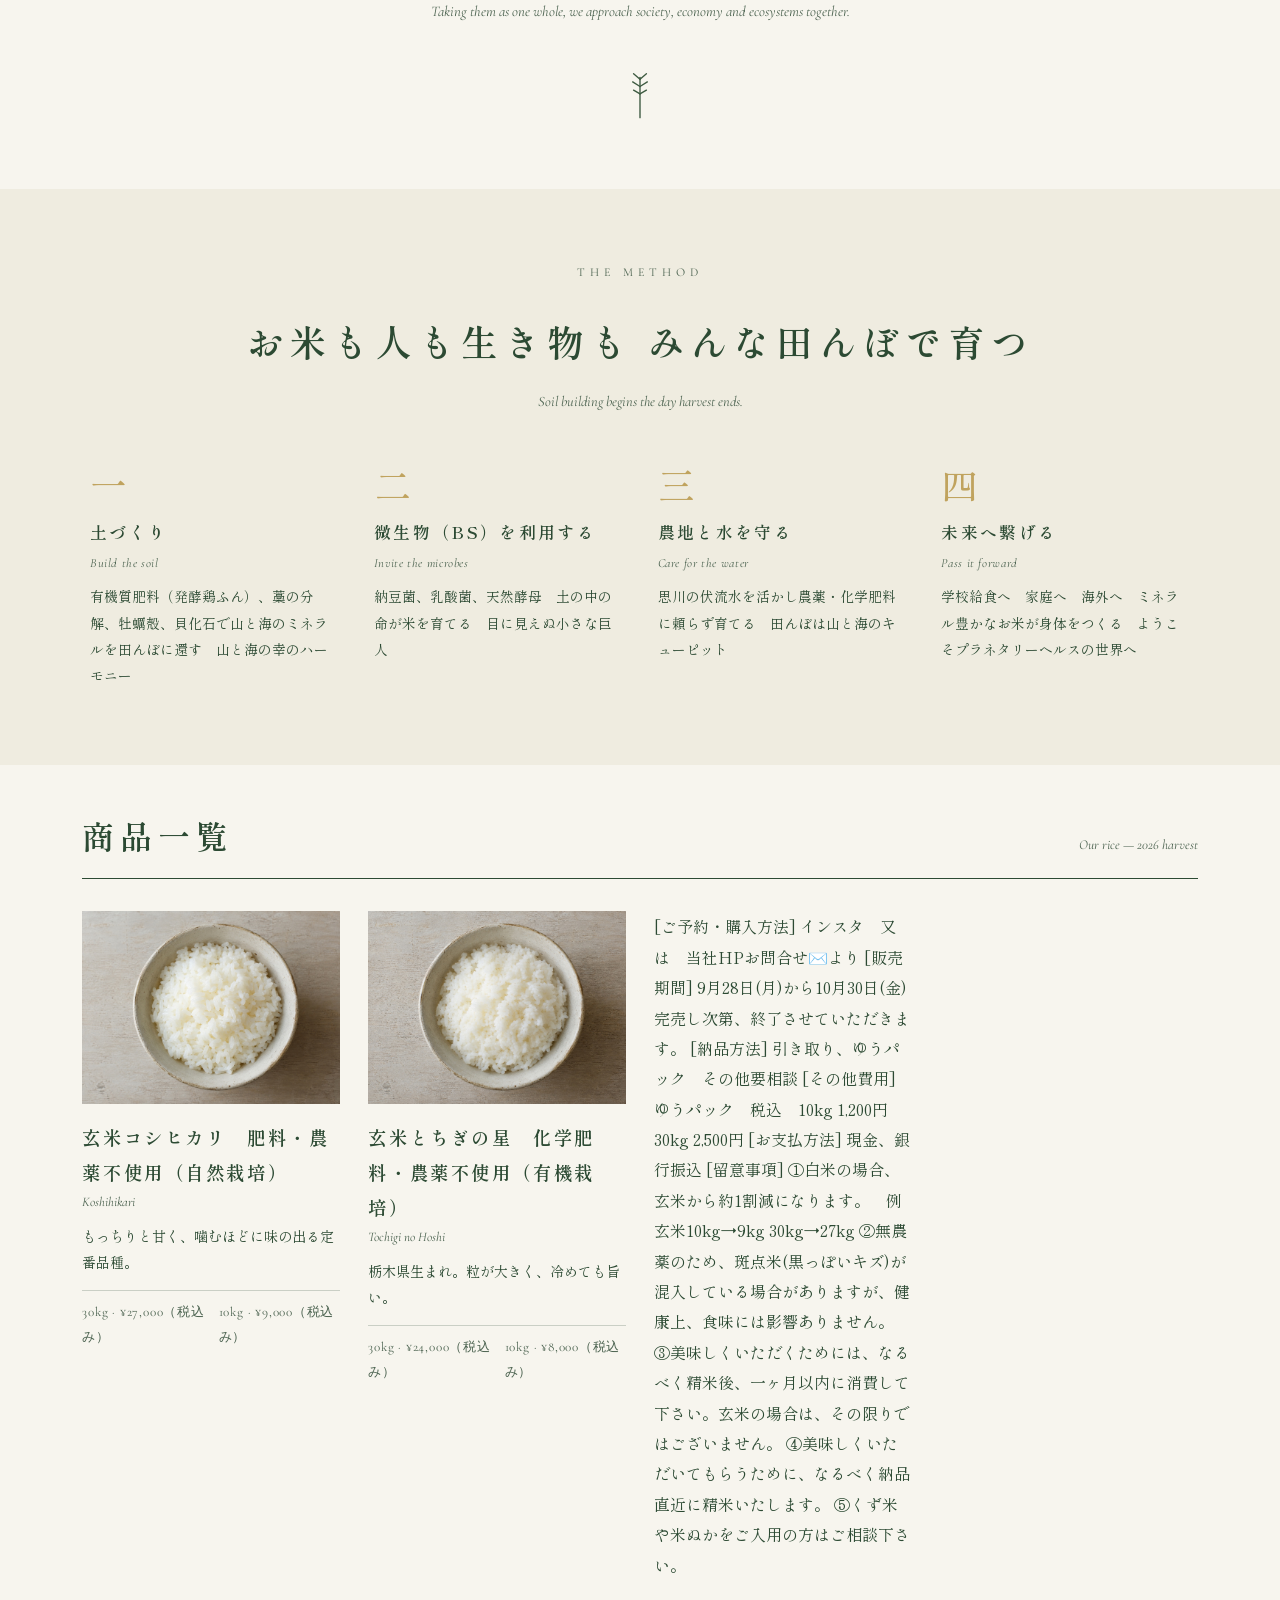
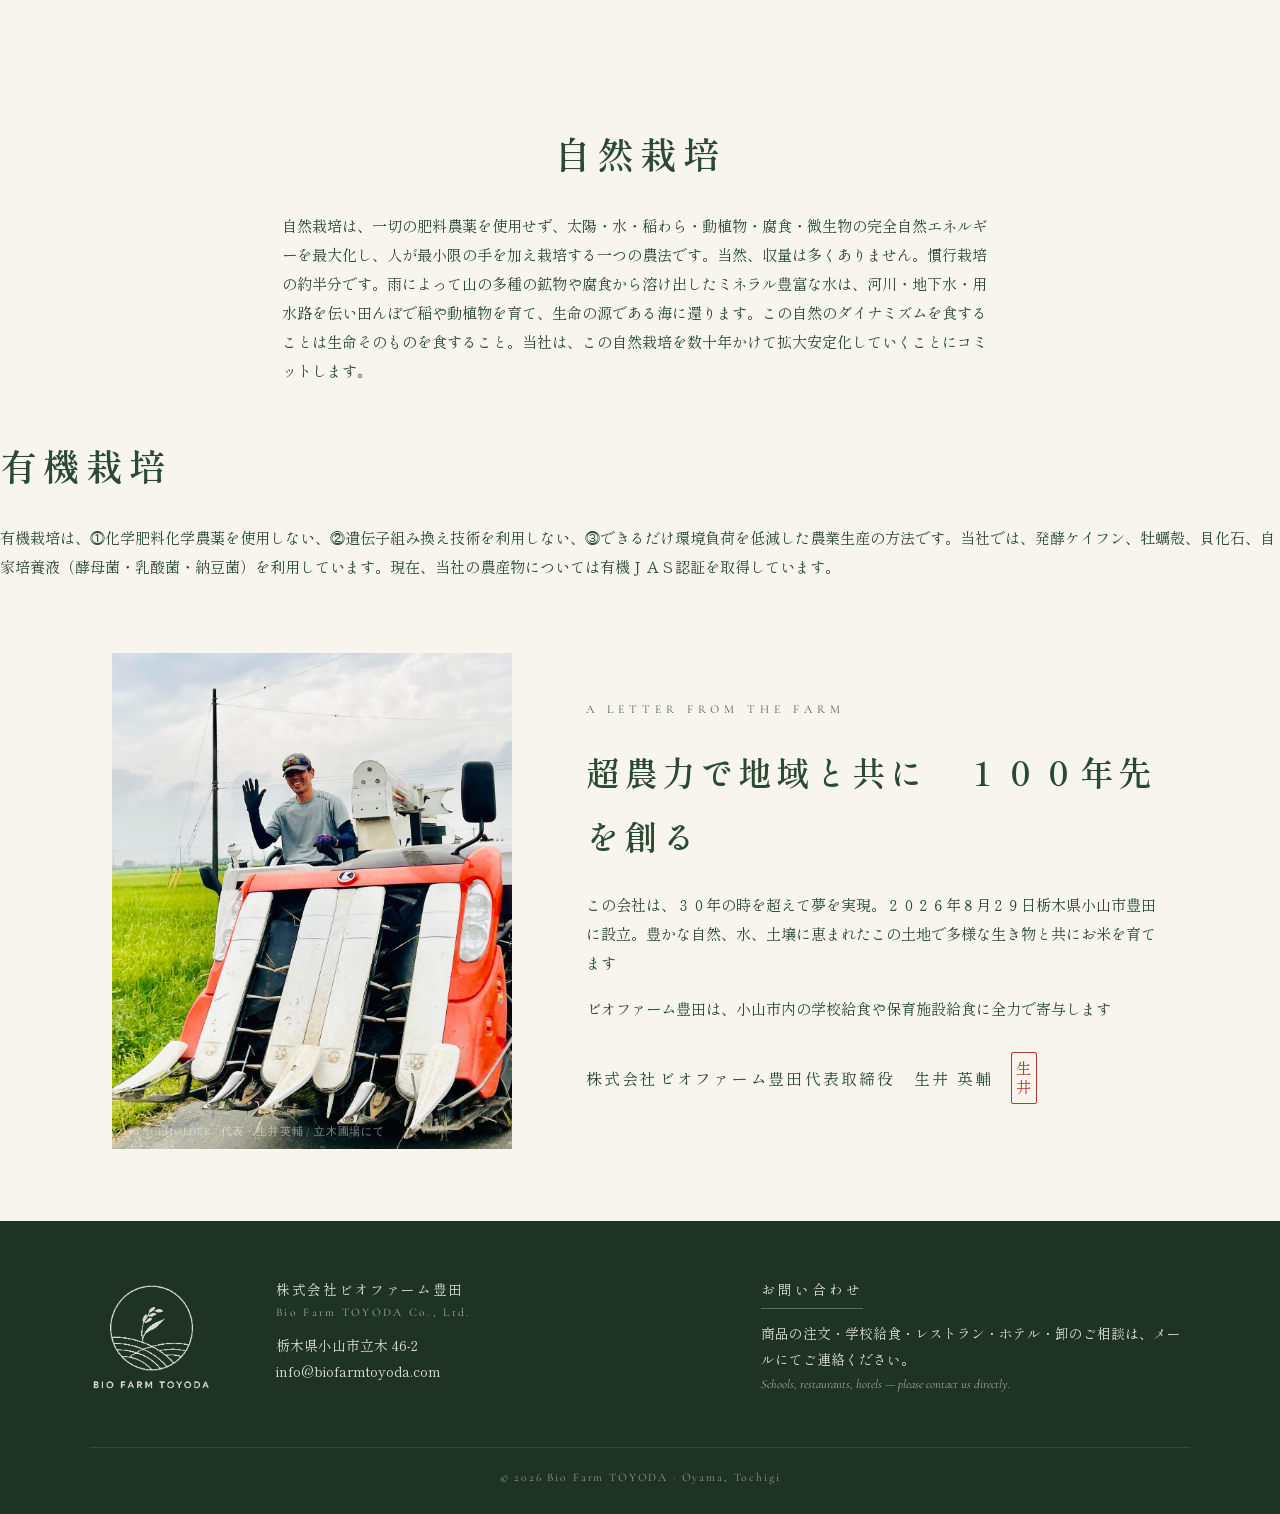
==== commit a7a6d485: "Update index.html" ====
--- a/index.html
+++ b/index.html
@@ -155,24 +155,17 @@
 [販売期間]
 9月28日(月)から10月30日(金)
 完売し次第、終了させていただきます。
-[品種 価格] 税込
-①コシヒカリ玄米
-10kg 9,000円　30kg 27,000円
-とちぎの星 玄米
-②10kg 8,000円　30kg 24,000円
 [納品方法]
-引き取り、ゆうパック　要相談
+引き取り、ゆうパック　その他要相談
 [その他費用]
-ゆうパック　税込
-10kg 1,200円　30kg 2,500円
+ゆうパック　税込　10kg 1,200円　30kg 2,500円
 [お支払方法]
 現金、銀行振込
 [留意事項]
-①白米の場合、玄米から約1割減になります。
-例　玄米10kg→9kg 30kg→27kg
+①白米の場合、玄米から約1割減になります。　例　玄米10kg→9kg 30kg→27kg
 ②無農薬のため、斑点米(黒っぽいキズ)が混入している場合がありますが、健康上、食味には影響ありません。
 ③美味しくいただくためには、なるべく精米後、一ヶ月以内に消費して下さい。玄米の場合は、その限りではございません。
-④美味しくいただいてもらうために、精米日をなるべく納品直近にいたします。
+④美味しくいただいてもらうために、なるべく納品直近に精米いたします。
 ⑤くず米や米ぬかをご入用の方はご相談下さい。</p>
  　 </section>
     </div>
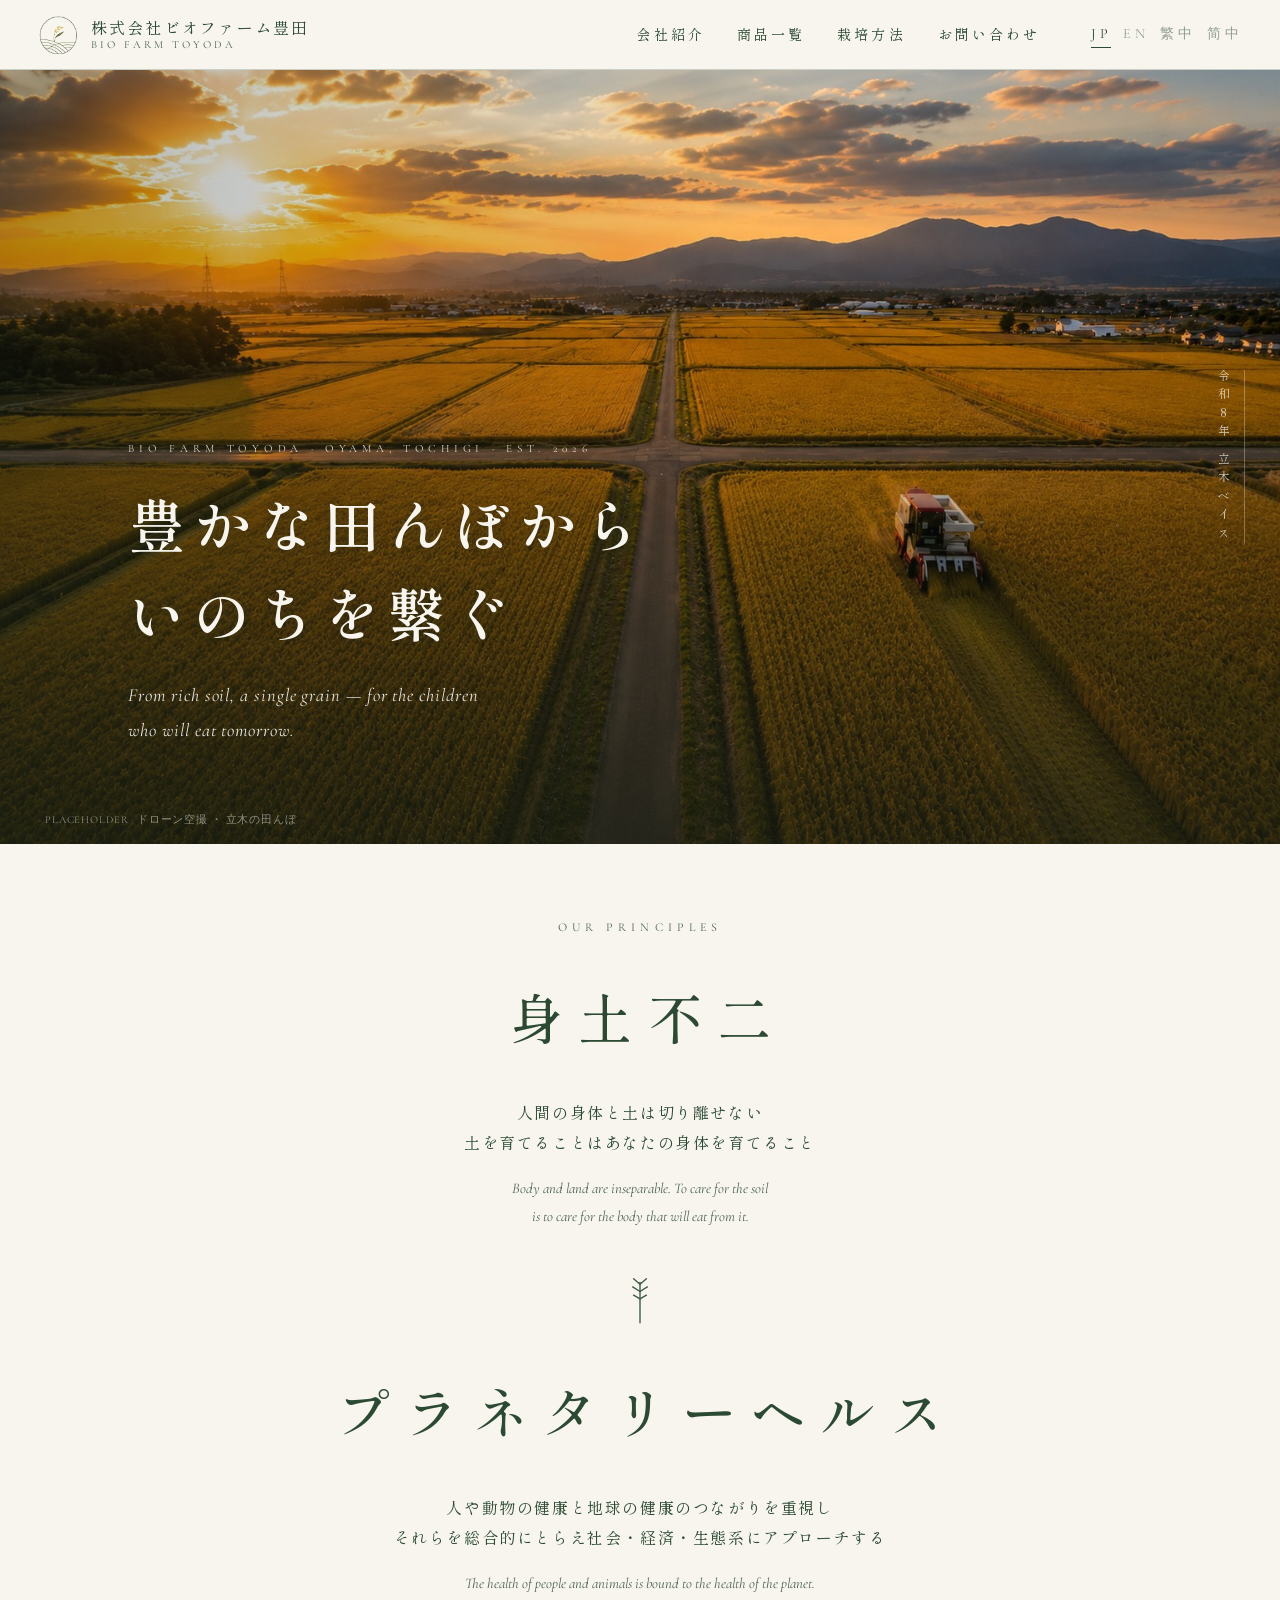
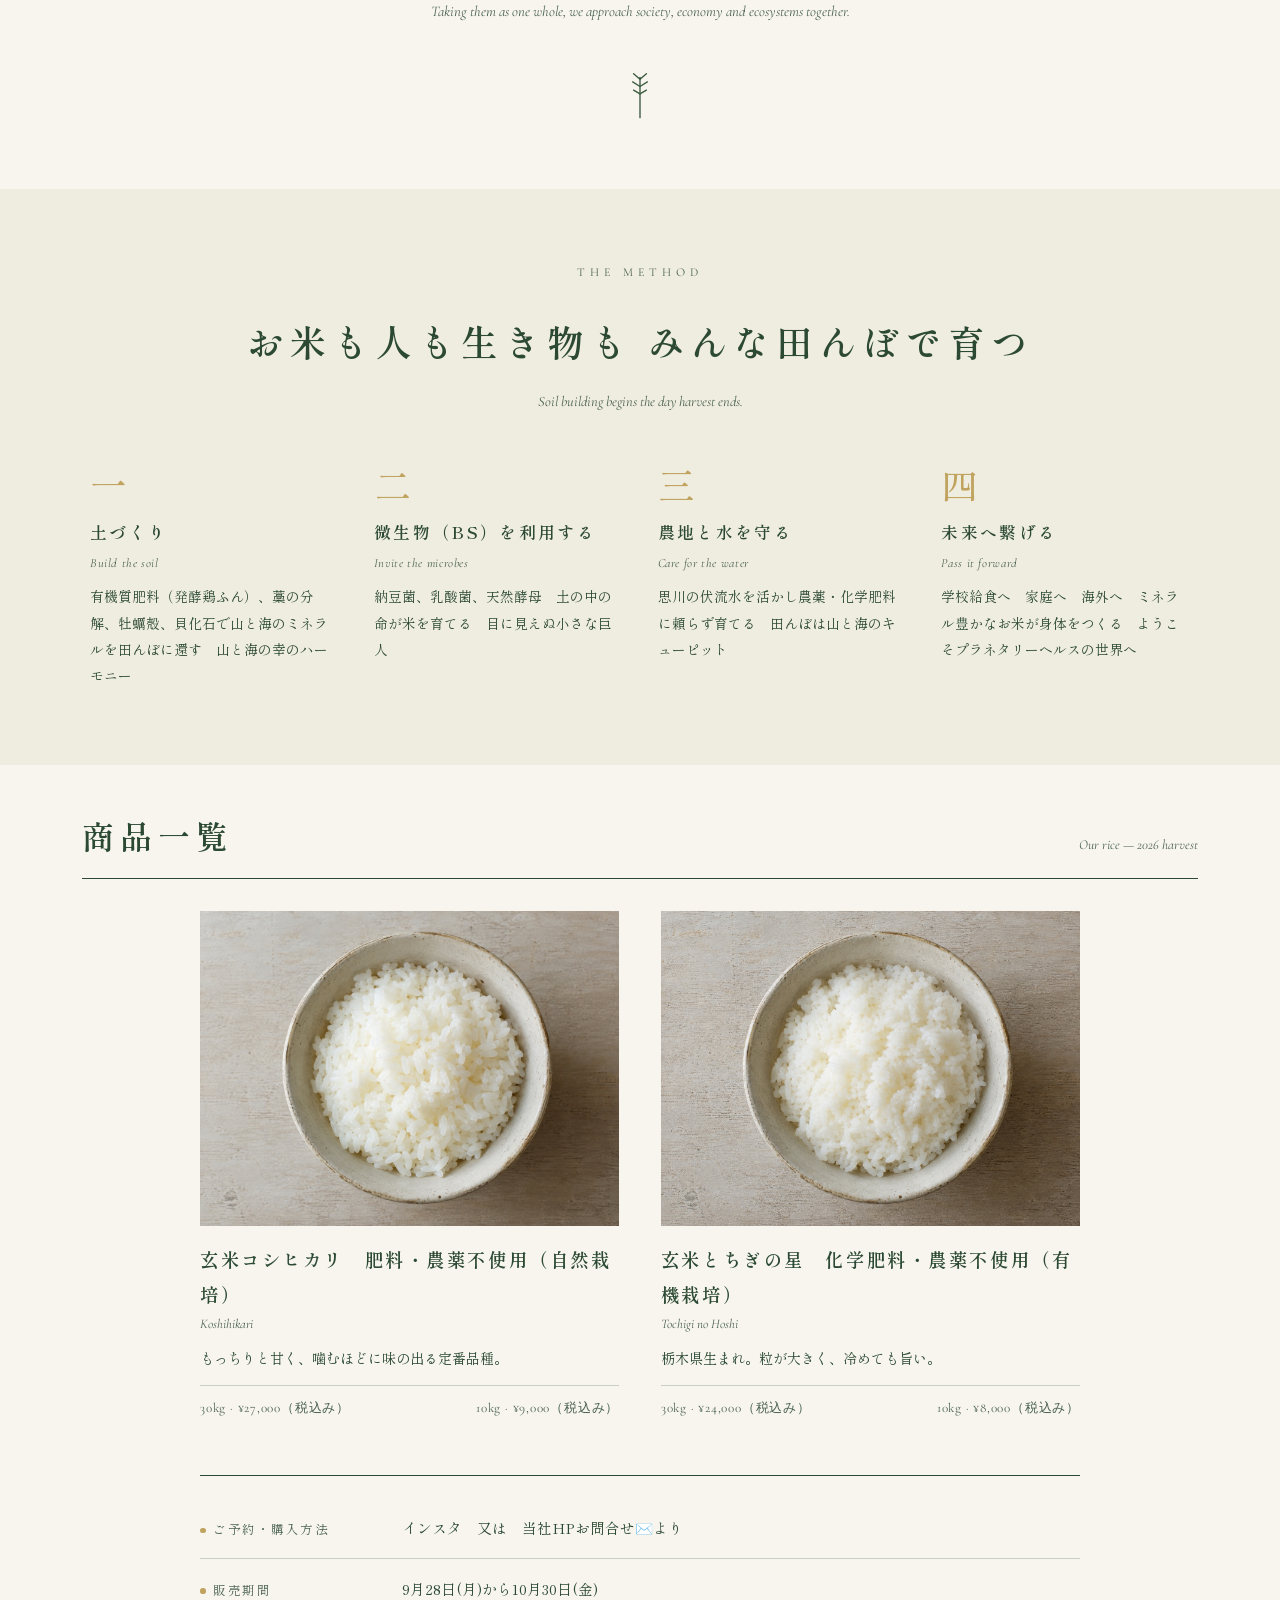
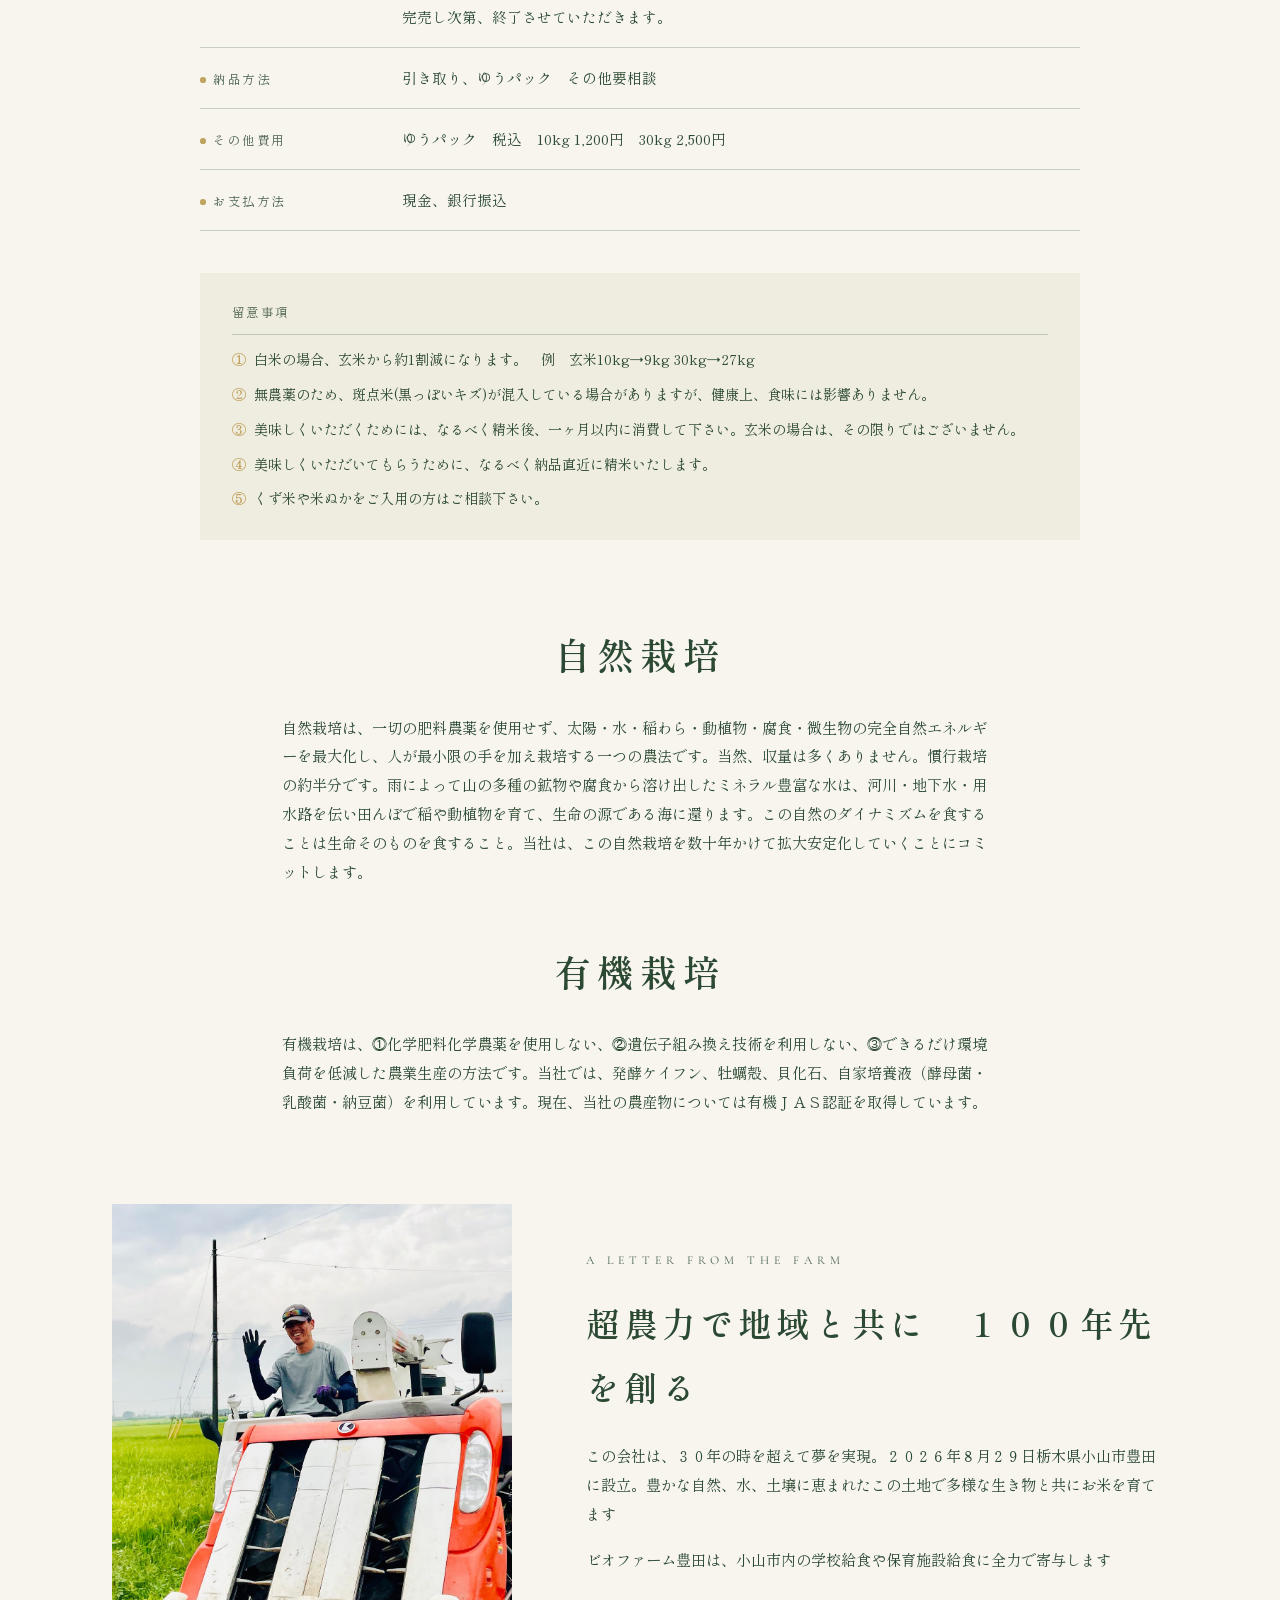
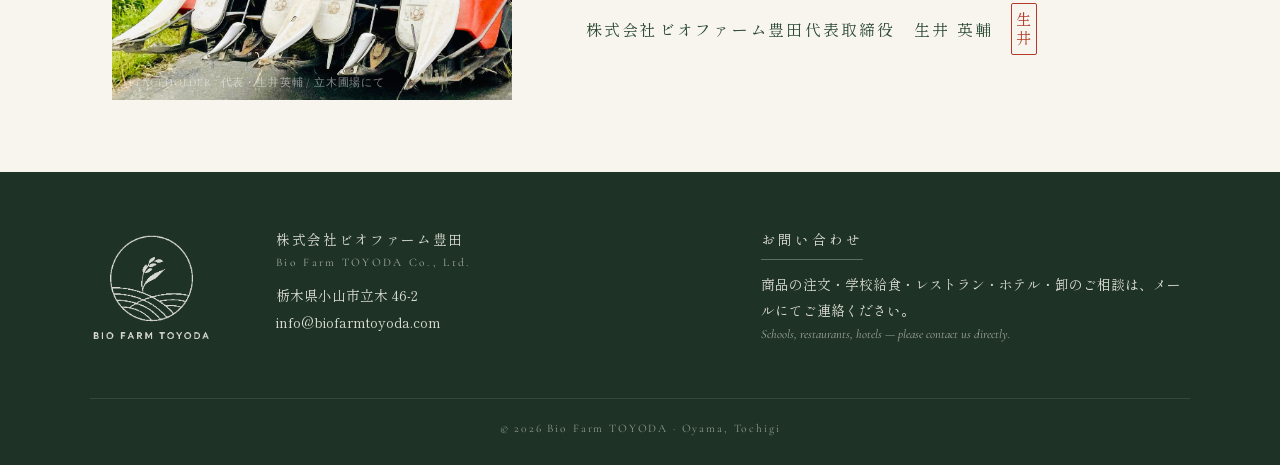
==== commit 698d0b4e: "Lay out ordering info as a structured block and fix story section markup Wrap the pasted ordering/no" ====
--- a/index.html
+++ b/index.html
@@ -149,25 +149,43 @@
         <p class="product-desc">栃木県生まれ。粒が大きく、冷めても旨い。</p>
         <p class="product-price"><span>30kg · ¥24,000（税込み）</span><span>10kg · ¥8,000（税込み）</span></p>
       </article>
-     
-[ご予約・購入方法]
-インスタ　又は　当社HPお問合せ✉️より
-[販売期間]
-9月28日(月)から10月30日(金)
-完売し次第、終了させていただきます。
-[納品方法]
-引き取り、ゆうパック　その他要相談
-[その他費用]
-ゆうパック　税込　10kg 1,200円　30kg 2,500円
-[お支払方法]
-現金、銀行振込
-[留意事項]
-①白米の場合、玄米から約1割減になります。　例　玄米10kg→9kg 30kg→27kg
-②無農薬のため、斑点米(黒っぽいキズ)が混入している場合がありますが、健康上、食味には影響ありません。
-③美味しくいただくためには、なるべく精米後、一ヶ月以内に消費して下さい。玄米の場合は、その限りではございません。
-④美味しくいただいてもらうために、なるべく納品直近に精米いたします。
-⑤くず米や米ぬかをご入用の方はご相談下さい。</p>
- 　 </section>
+
+    </div>
+
+    <div class="order-info">
+      <dl class="order-list">
+        <div class="order-row">
+          <dt>ご予約・購入方法</dt>
+          <dd>インスタ　又は　当社HPお問合せ✉️より</dd>
+        </div>
+        <div class="order-row">
+          <dt>販売期間</dt>
+          <dd>9月28日(月)から10月30日(金)<br>完売し次第、終了させていただきます。</dd>
+        </div>
+        <div class="order-row">
+          <dt>納品方法</dt>
+          <dd>引き取り、ゆうパック　その他要相談</dd>
+        </div>
+        <div class="order-row">
+          <dt>その他費用</dt>
+          <dd>ゆうパック　税込　10kg 1,200円　30kg 2,500円</dd>
+        </div>
+        <div class="order-row">
+          <dt>お支払方法</dt>
+          <dd>現金、銀行振込</dd>
+        </div>
+      </dl>
+
+      <div class="order-notes">
+        <p class="order-notes-title">留意事項</p>
+        <ol class="order-notes-list">
+          <li><span class="order-note-num">①</span>白米の場合、玄米から約1割減になります。　例　玄米10kg→9kg 30kg→27kg</li>
+          <li><span class="order-note-num">②</span>無農薬のため、斑点米(黒っぽいキズ)が混入している場合がありますが、健康上、食味には影響ありません。</li>
+          <li><span class="order-note-num">③</span>美味しくいただくためには、なるべく精米後、一ヶ月以内に消費して下さい。玄米の場合は、その限りではございません。</li>
+          <li><span class="order-note-num">④</span>美味しくいただいてもらうために、なるべく納品直近に精米いたします。</li>
+          <li><span class="order-note-num">⑤</span>くず米や米ぬかをご入用の方はご相談下さい。</li>
+        </ol>
+      </div>
     </div>
   </section>
 
@@ -175,8 +193,8 @@
   <section class="story" id="story">
     <h2 class="story-title">自然栽培</h2>
     <p class="story-body">自然栽培は、一切の肥料農薬を使用せず、太陽・水・稲わら・動植物・腐食・微生物の完全自然エネルギーを最大化し、人が最小限の手を加え栽培する一つの農法です。当然、収量は多くありません。慣行栽培の約半分です。雨によって山の多種の鉱物や腐食から溶け出したミネラル豊富な水は、河川・地下水・用水路を伝い田んぼで稲や動植物を育て、生命の源である海に還ります。この自然のダイナミズムを食することは生命そのものを食すること。当社は、この自然栽培を数十年かけて拡大安定化していくことにコミットします。</p>
-  </section>
-　　 <h2 class="story-title">有機栽培</h2>
+
+    <h2 class="story-title story-title-second">有機栽培</h2>
     <p class="story-body">有機栽培は、⓵化学肥料化学農薬を使用しない、⓶遺伝子組み換え技術を利用しない、⓷できるだけ環境負荷を低減した農業生産の方法です。当社では、発酵ケイフン、牡蠣殻、貝化石、自家培養液（酵母菌・乳酸菌・納豆菌）を利用しています。現在、当社の農産物については有機ＪＡＳ認証を取得しています。</p>
   </section>
   
--- a/css/style.css
+++ b/css/style.css
@@ -361,7 +361,7 @@
   .product-grid { grid-template-columns: repeat(2, 1fr); gap: 2rem 1.6rem; }
 }
 @media (min-width: 980px) {
-  .product-grid { grid-template-columns: repeat(4, 1fr); gap: 1.8rem; }
+  .product-grid { grid-template-columns: repeat(2, 1fr); gap: 2.6rem; max-width: 880px; margin: 0 auto; }
 }
 
 .product-art {
@@ -405,6 +405,94 @@
   color: var(--ink-soft);
 }
 
+/* ---- Ordering info (below product grid) ---- */
+
+.order-info {
+  max-width: 880px;
+  margin: 3rem auto 0;
+  padding-top: 2rem;
+  border-top: 1px solid var(--ink);
+  font-size: 0.92rem;
+  line-height: 1.9;
+}
+
+.order-list {
+  display: grid;
+  grid-template-columns: 1fr;
+  gap: 0;
+}
+
+.order-row {
+  padding: 0.85rem 0;
+  border-bottom: 1px solid var(--line);
+}
+.order-row:first-child { padding-top: 0; }
+
+.order-row dt {
+  font-size: 0.78rem;
+  letter-spacing: 0.2em;
+  color: var(--ink-soft);
+  margin-bottom: 0.2rem;
+}
+.order-row dt::before {
+  content: "";
+  display: inline-block;
+  width: 0.45em;
+  height: 0.45em;
+  margin-right: 0.6em;
+  vertical-align: 0.1em;
+  background: var(--gold);
+  border-radius: 50%;
+}
+
+.order-row dd { margin: 0; }
+
+.order-notes {
+  margin-top: 2rem;
+  padding: 1.4rem 1.3rem;
+  background: var(--cream-deep);
+}
+
+.order-notes-title {
+  font-size: 0.78rem;
+  letter-spacing: 0.2em;
+  color: var(--ink-soft);
+  padding-bottom: 0.55rem;
+  margin-bottom: 0.7rem;
+  border-bottom: 1px solid var(--line);
+}
+
+.order-notes-list {
+  list-style: none;
+  font-size: 0.88rem;
+  line-height: 1.85;
+}
+.order-notes-list li {
+  display: flex;
+  gap: 0.5rem;
+  align-items: flex-start;
+}
+.order-notes-list li + li { margin-top: 0.55rem; }
+
+.order-note-num {
+  flex: 0 0 auto;
+  color: var(--gold);
+  font-weight: 600;
+}
+
+@media (min-width: 720px) {
+  .order-info { margin-top: 3.4rem; padding-top: 2.4rem; }
+  .order-row {
+    display: grid;
+    grid-template-columns: 11rem 1fr;
+    gap: 1.6rem;
+    align-items: baseline;
+    padding: 1rem 0;
+  }
+  .order-row dt { margin-bottom: 0; }
+  .order-notes { margin-top: 2.6rem; padding: 1.8rem 2rem; }
+}
+
 /* ============ STORY (single text block) ============ */
 
 .story {
@@ -425,6 +513,8 @@
   font-size: 0.95rem;
   text-align: left;
 }
+
+.story-title-second { margin-top: 3.2rem; }
 
 /* ============ METHOD ============ */
 
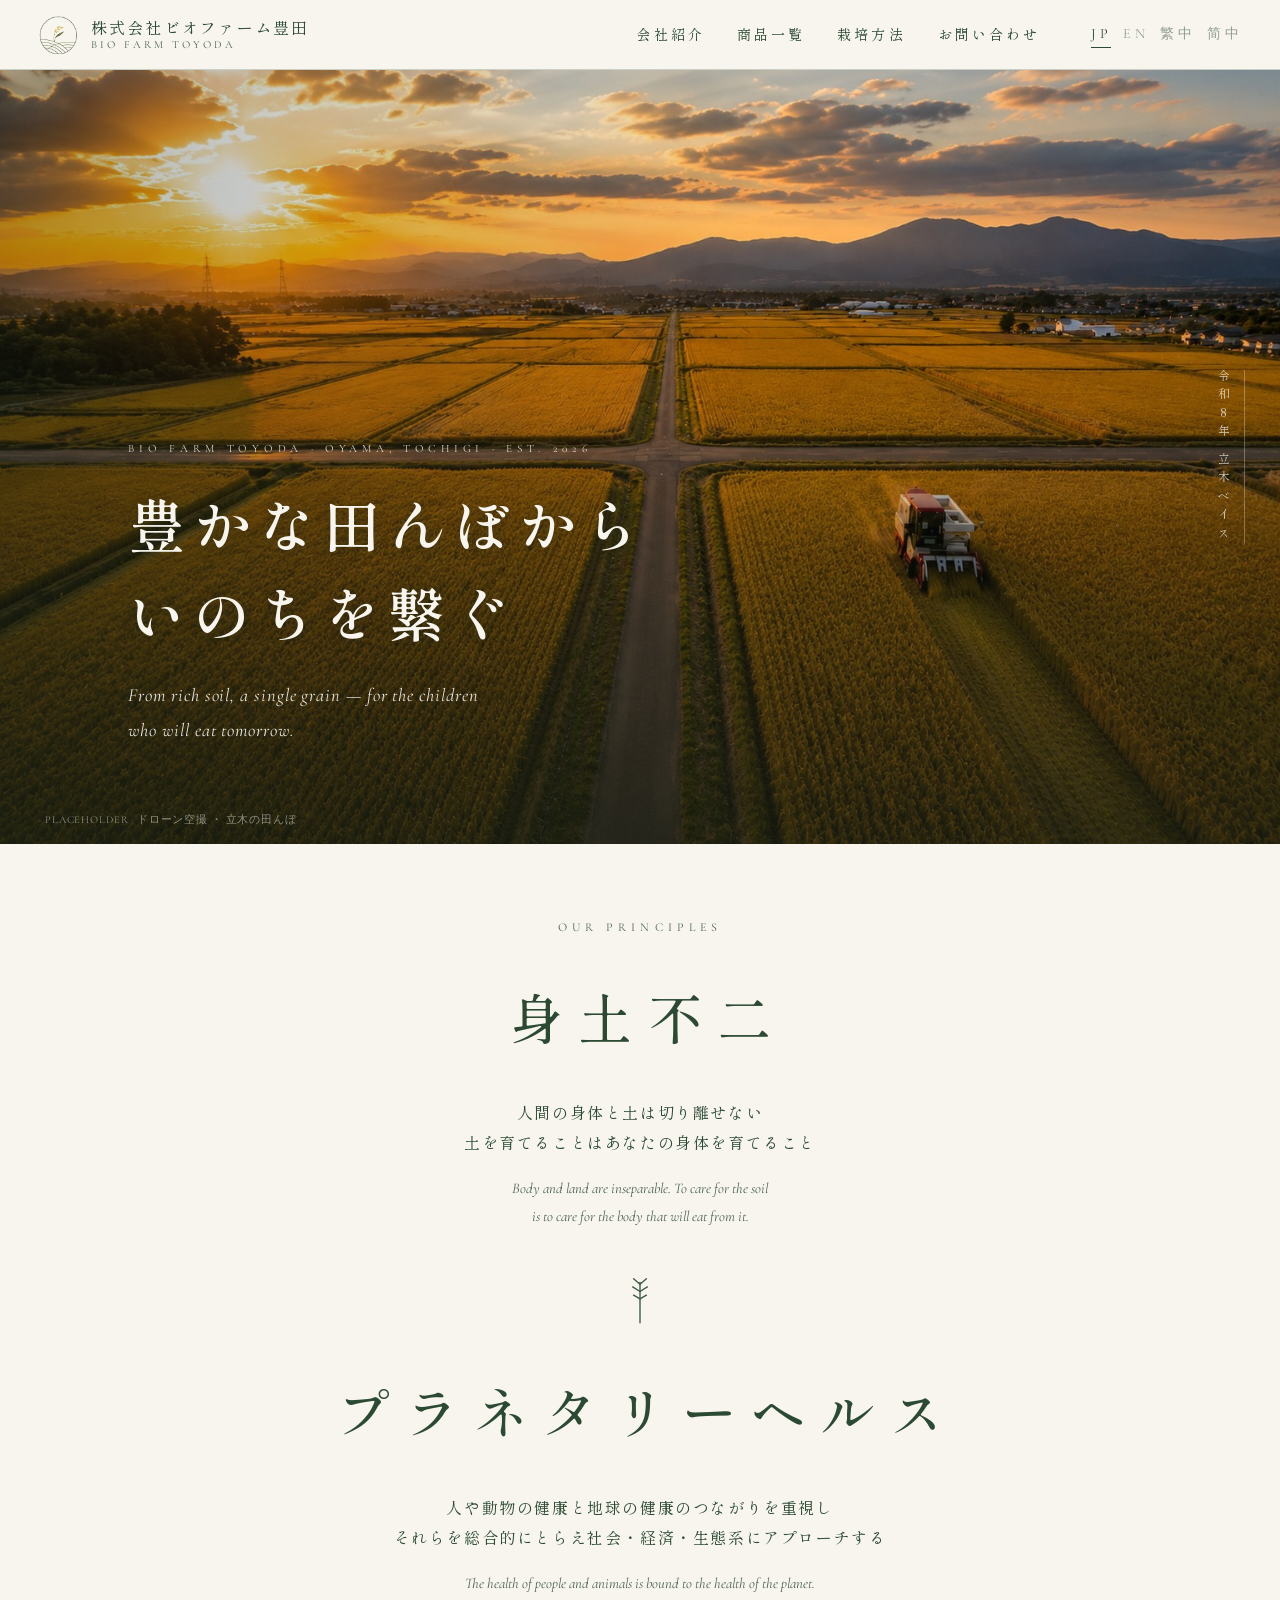
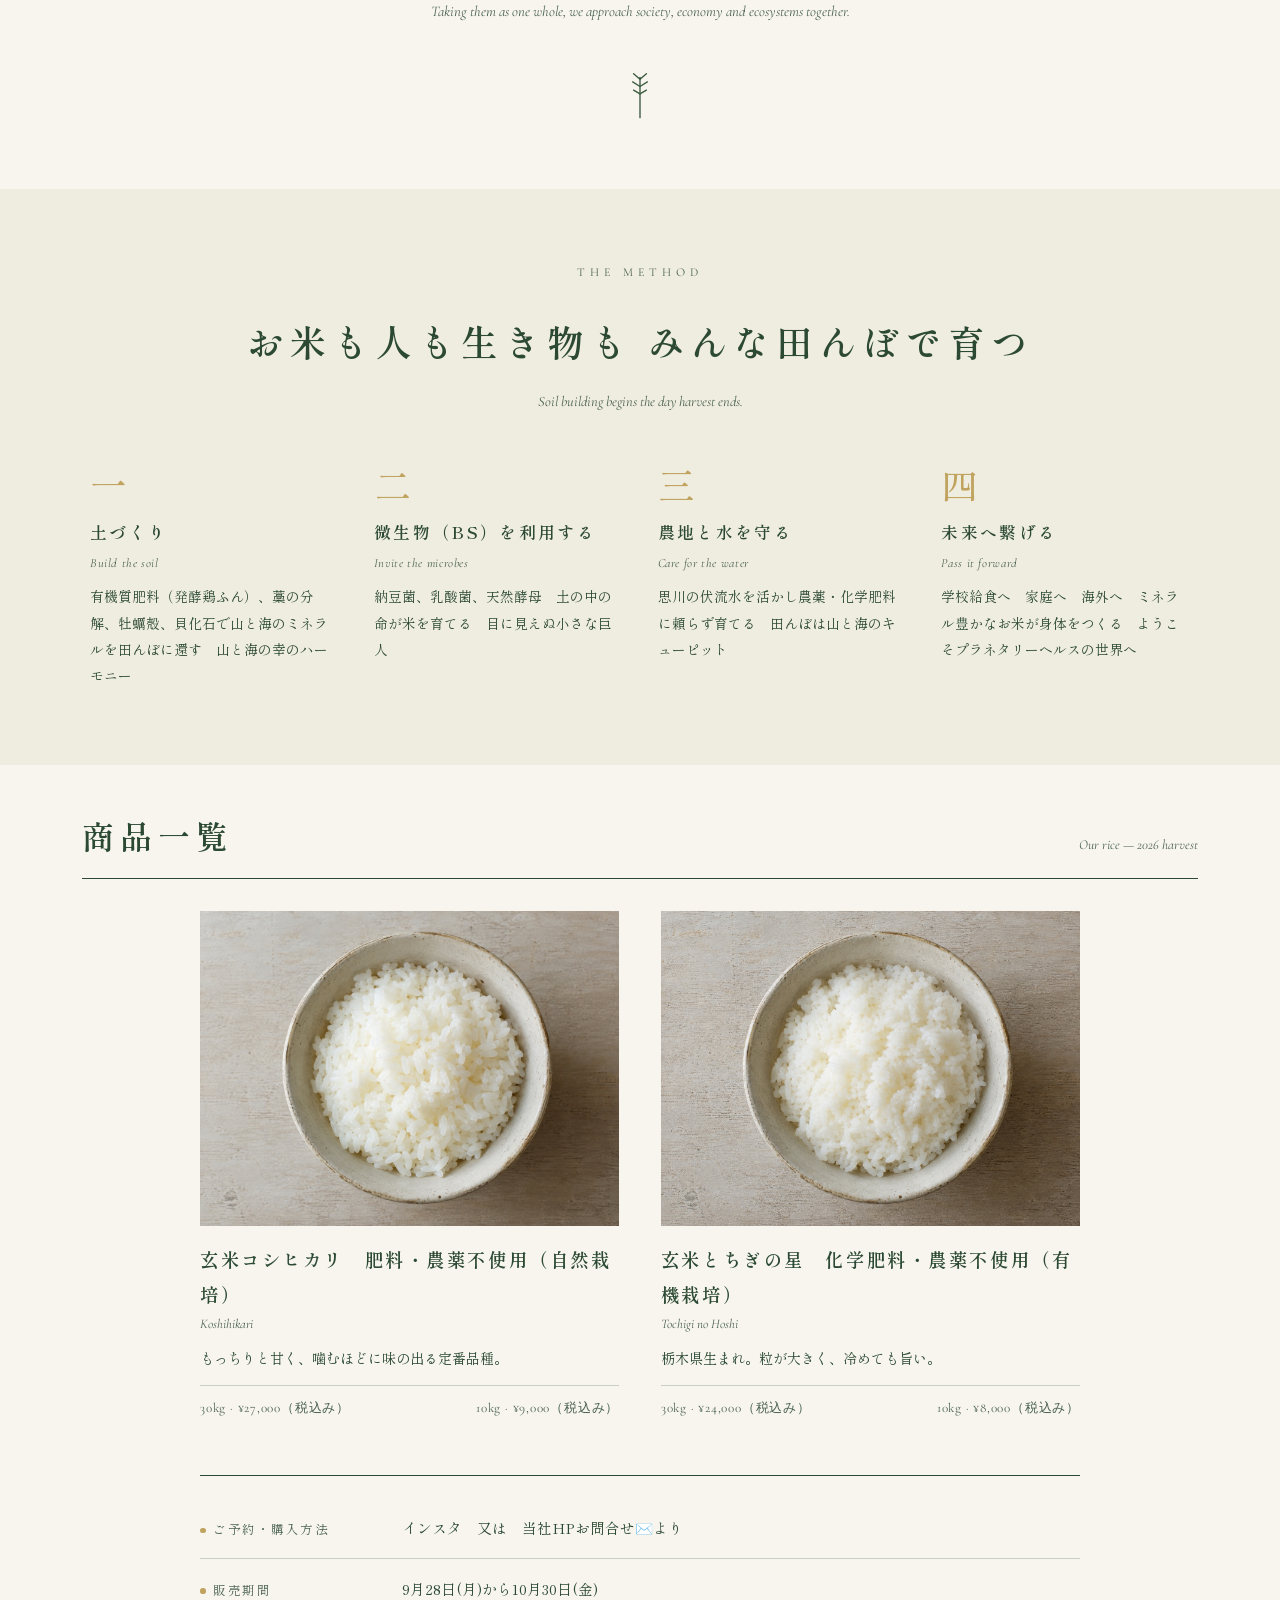
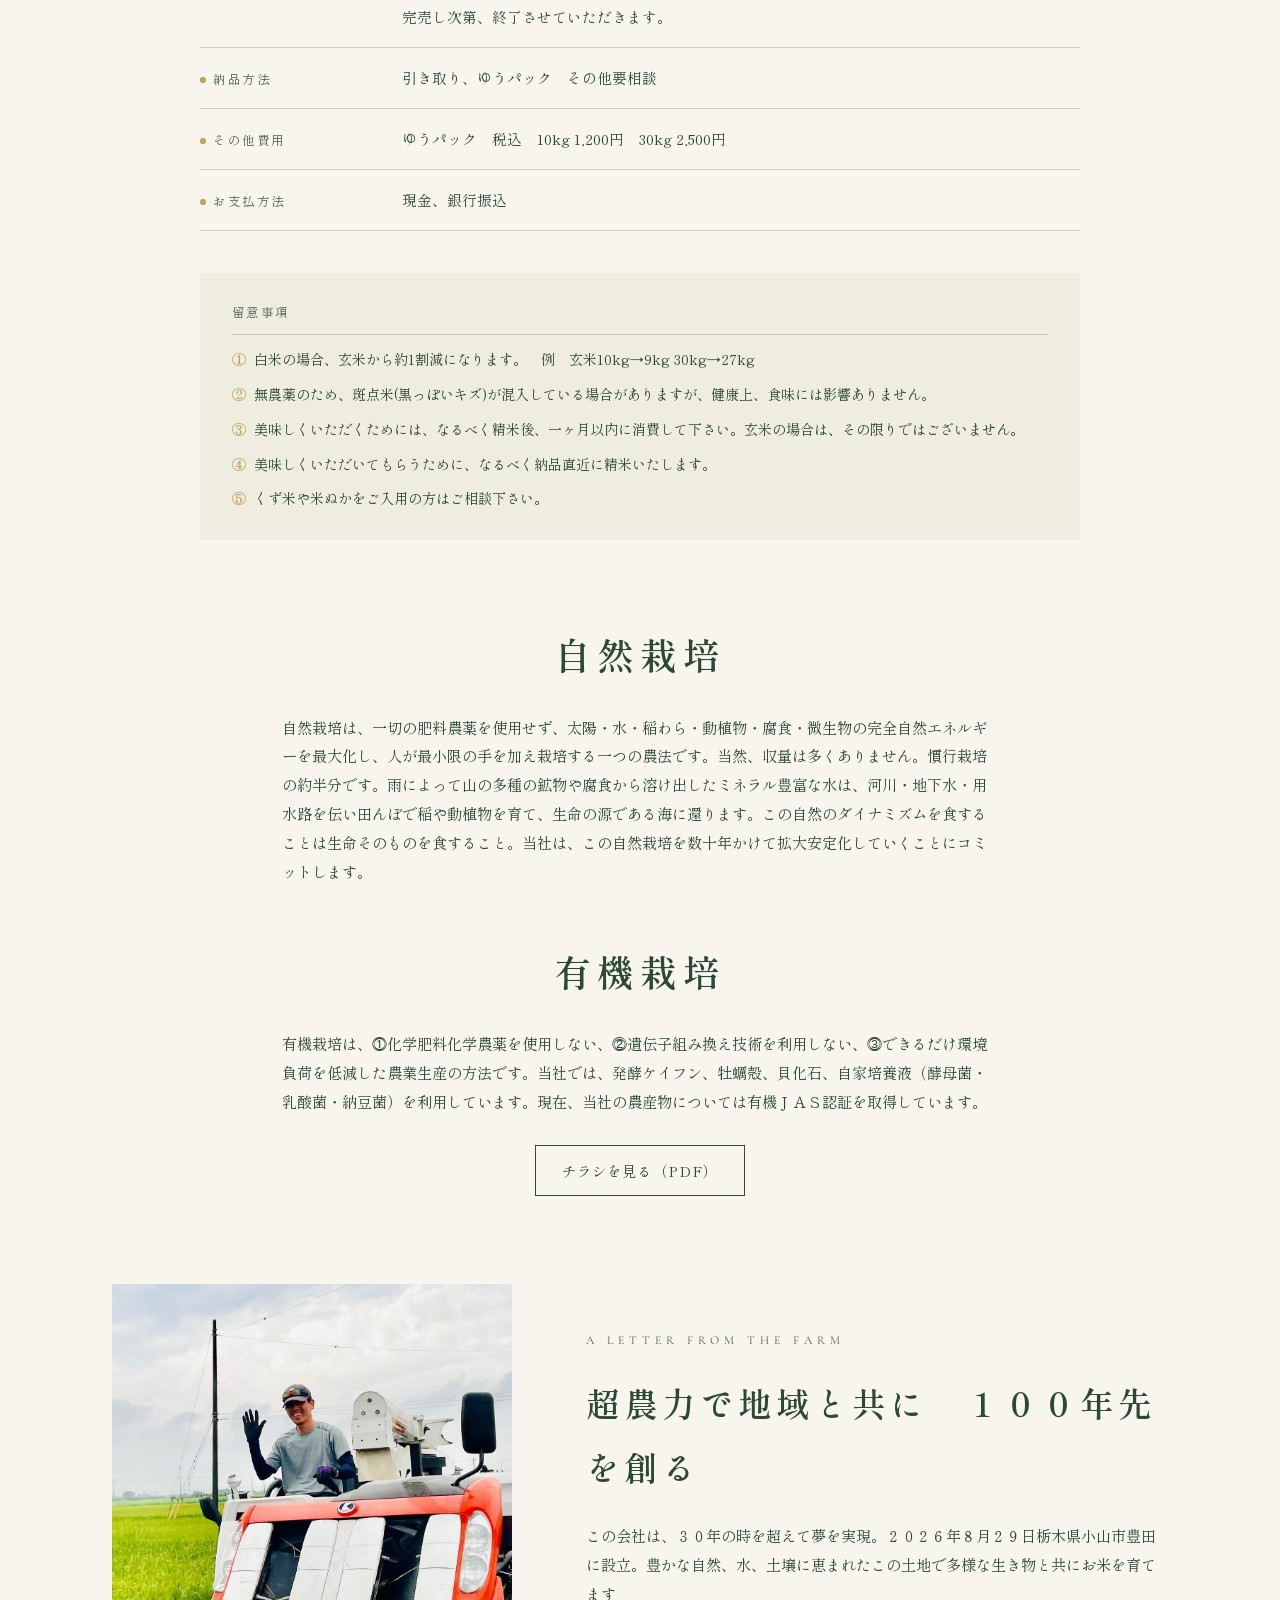
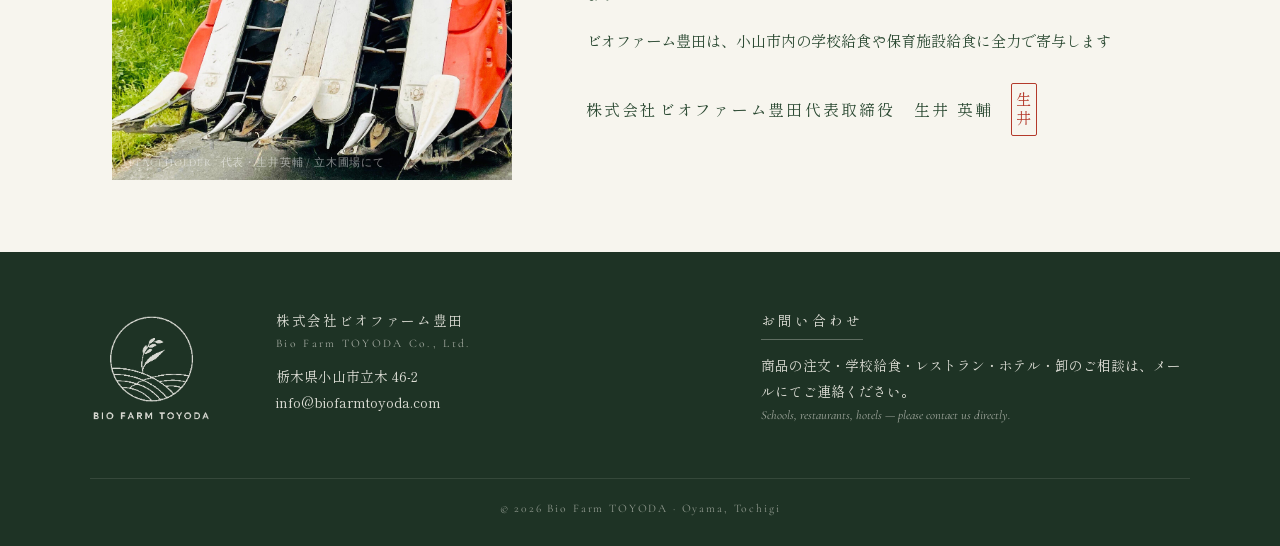
==== commit 65864dee: "Add flyer PDF link under Organic Farming on all language pages Co-Authored-By: Claude Opus 5.5 <nore" ====
--- a/index.html
+++ b/index.html
@@ -196,6 +196,7 @@
 
     <h2 class="story-title story-title-second">有機栽培</h2>
     <p class="story-body">有機栽培は、⓵化学肥料化学農薬を使用しない、⓶遺伝子組み換え技術を利用しない、⓷できるだけ環境負荷を低減した農業生産の方法です。当社では、発酵ケイフン、牡蠣殻、貝化石、自家培養液（酵母菌・乳酸菌・納豆菌）を利用しています。現在、当社の農産物については有機ＪＡＳ認証を取得しています。</p>
+    <p class="story-link"><a href="assets/flyer.pdf" target="_blank" rel="noopener">チラシを見る（PDF）</a></p>
   </section>
   
   <!-- ============ LETTER ============ -->
--- a/css/style.css
+++ b/css/style.css
@@ -516,6 +516,24 @@
 
 .story-title-second { margin-top: 3.2rem; }
 
+.story-link { margin-top: 1.8rem; }
+
+.story-link a {
+  display: inline-block;
+  padding: 0.7rem 1.6rem;
+  border: 1px solid var(--ink);
+  color: var(--ink);
+  text-decoration: none;
+  font-size: 0.9rem;
+  letter-spacing: 0.08em;
+  transition: background 0.2s, color 0.2s;
+}
+
+.story-link a:hover {
+  background: var(--ink);
+  color: var(--cream);
+}
+
 /* ============ METHOD ============ */
 
 .method {
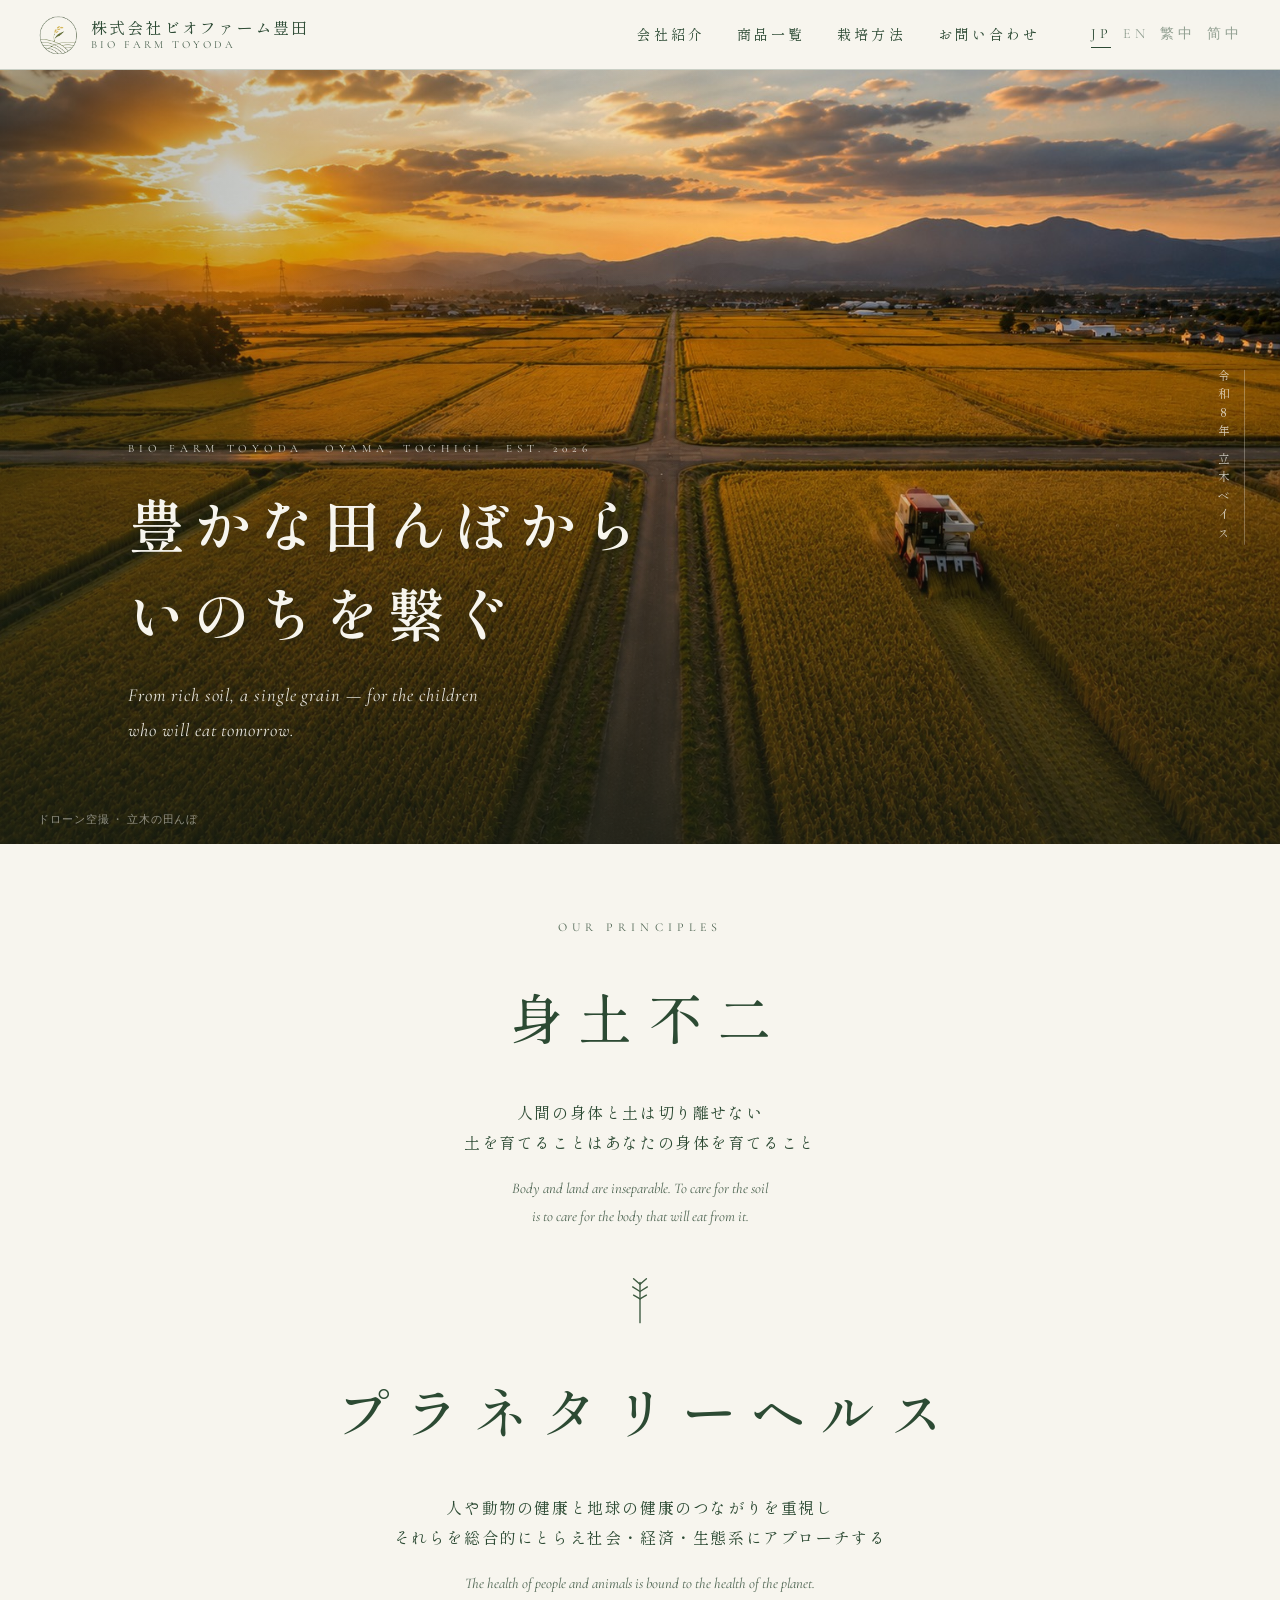
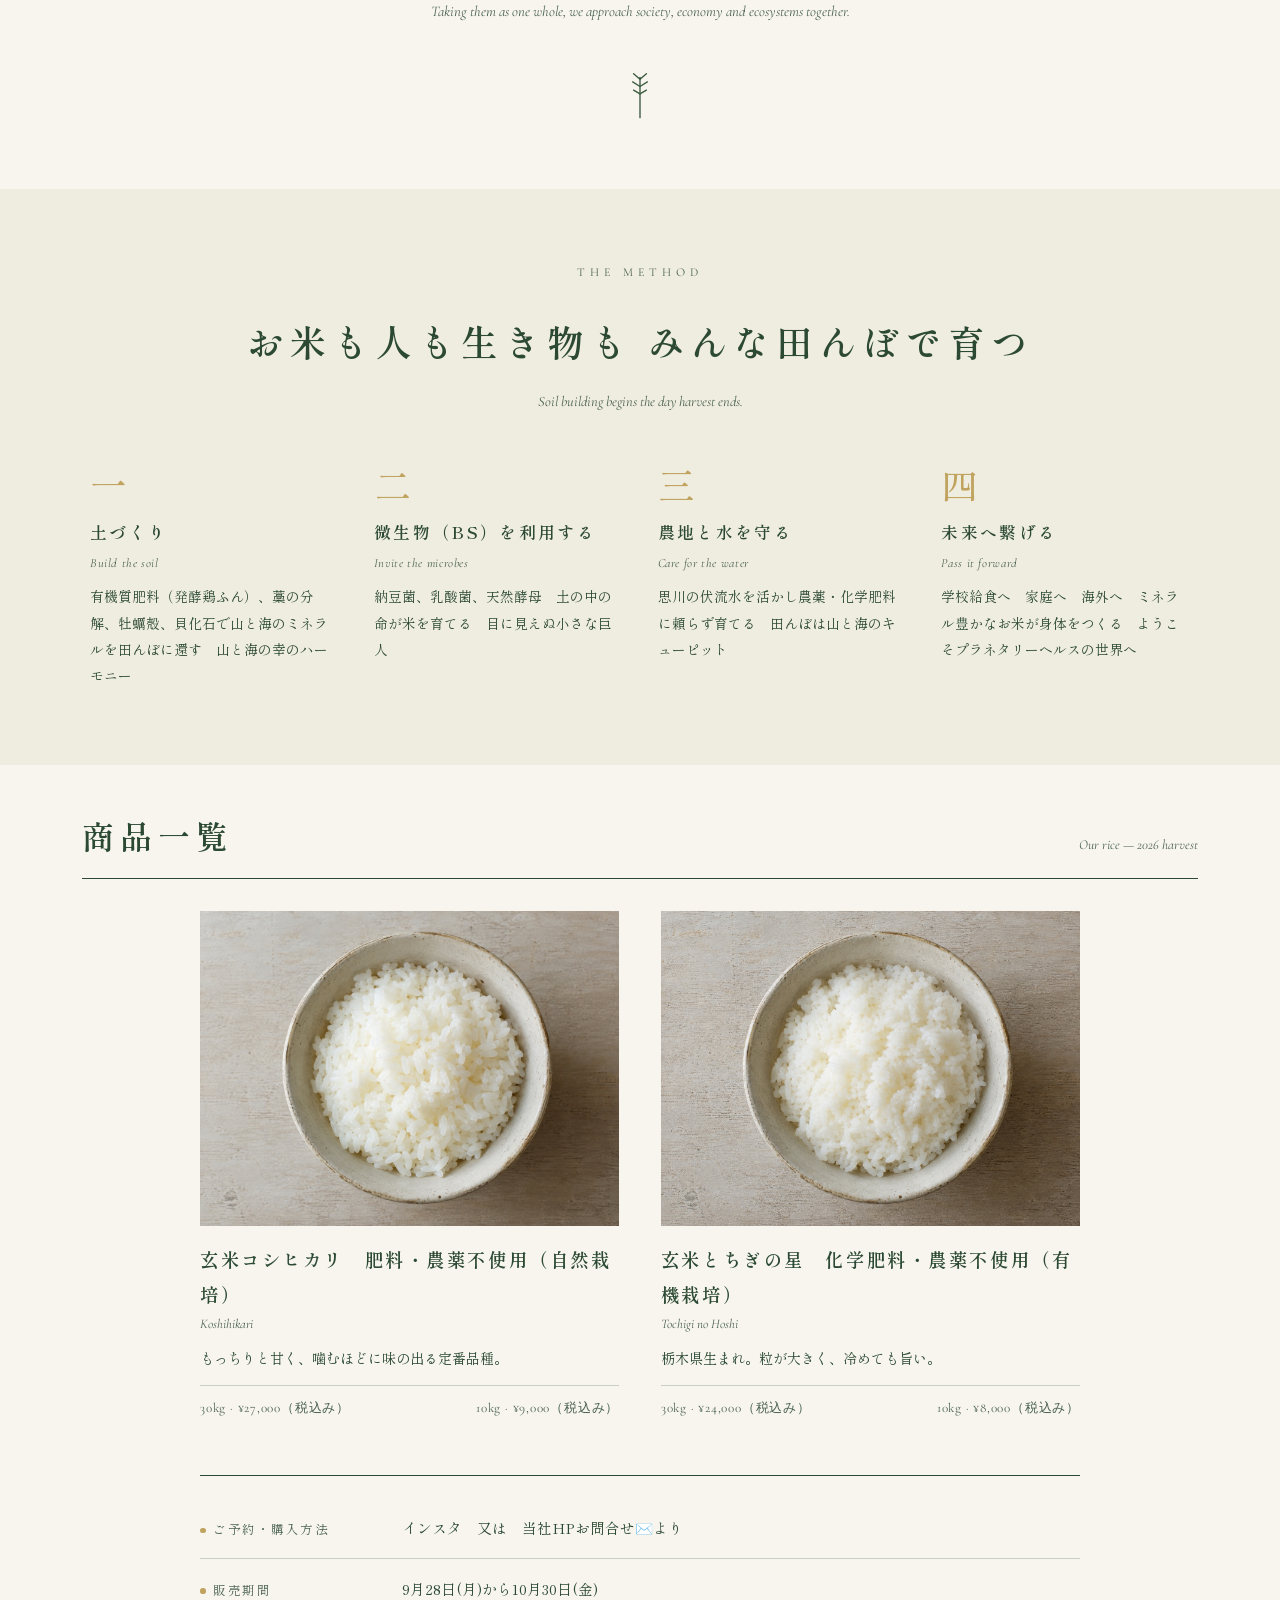
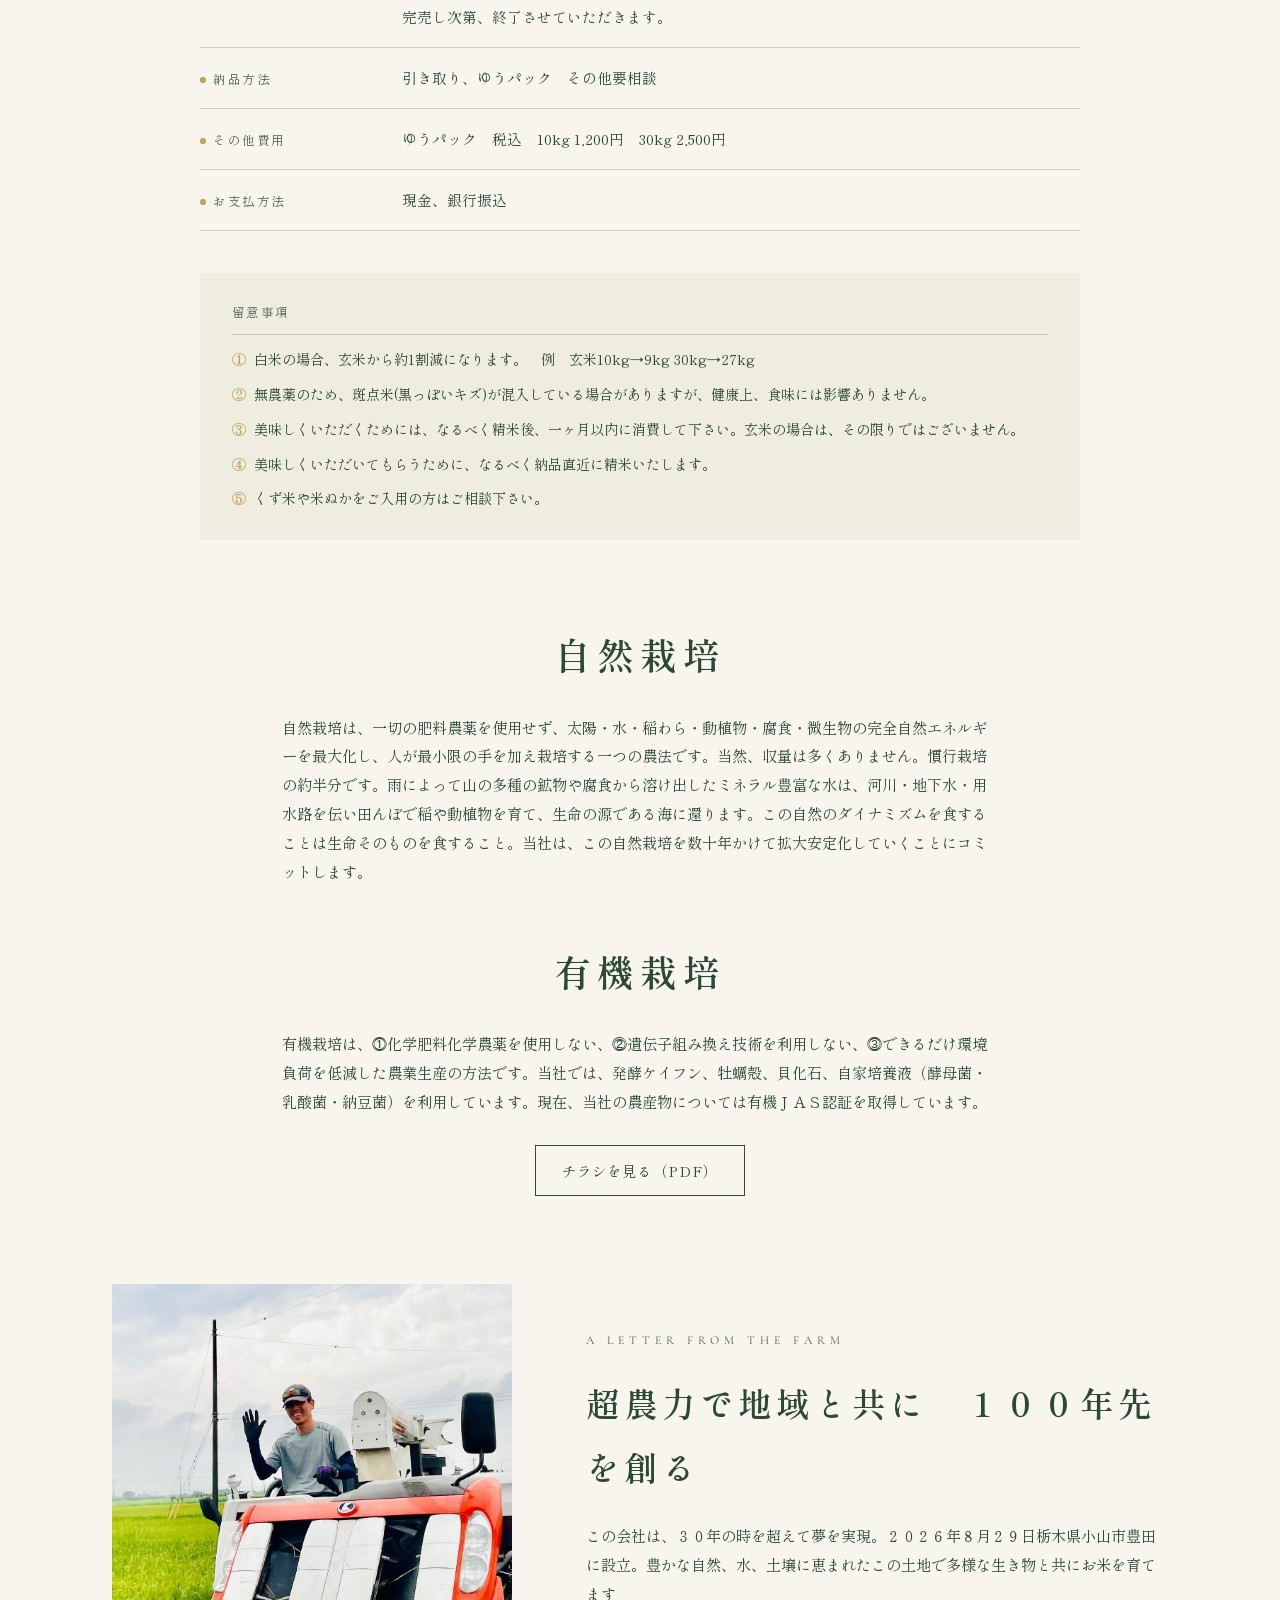
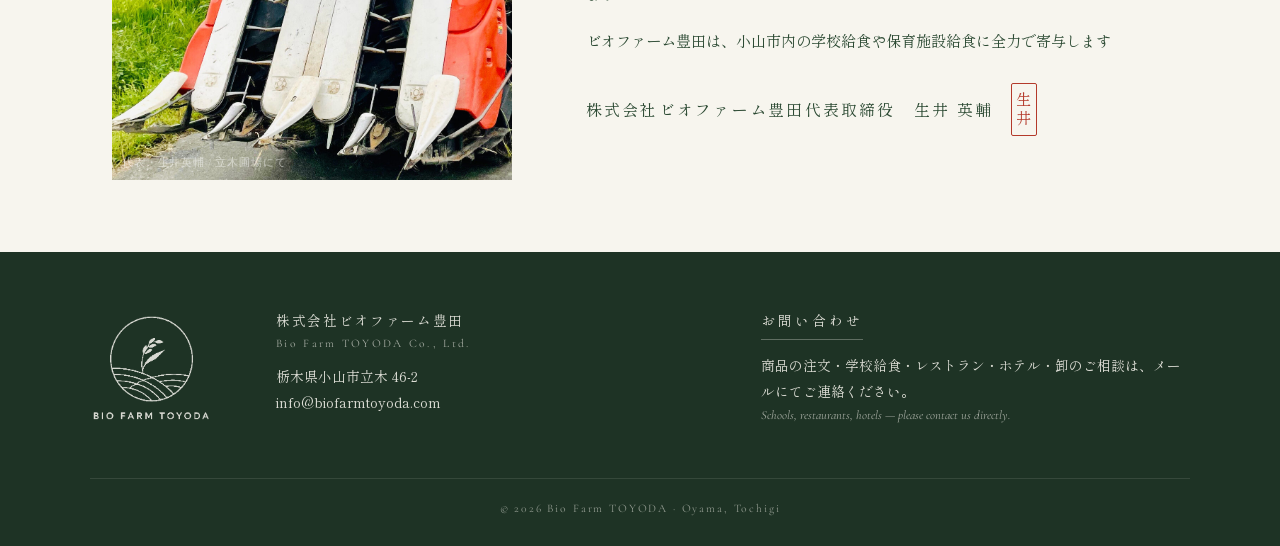
==== commit f2d35ae4: "Remove PLACEHOLDER labels from photo captions on all pages Co-Authored-By: Claude Opus 5.5 <noreply@" ====
--- a/index.html
+++ b/index.html
@@ -60,7 +60,7 @@
     </div>
 
     <p class="hero-tategaki" aria-hidden="true">令和８年 立木ベイス</p>
-    <p class="placeholder-caption hero-caption">◇ PLACEHOLDER · ドローン空撮 ・ 立木の田んぼ</p>
+    <p class="placeholder-caption hero-caption">ドローン空撮 ・ 立木の田んぼ</p>
   </section>
 
   <!-- ============ PRINCIPLE ============ -->
@@ -203,7 +203,7 @@
   <section class="letter" id="about">
     <figure class="letter-portrait">
       <img src="assets/founder.jpg" alt="代表・生井英輔 — 立木の田にて" loading="lazy">
-      <figcaption class="placeholder-caption">◇ PLACEHOLDER · 代表・生井英輔 / 立木圃場にて</figcaption>
+      <figcaption class="placeholder-caption">代表・生井英輔 / 立木圃場にて</figcaption>
     </figure>
 
     <div class="letter-body">
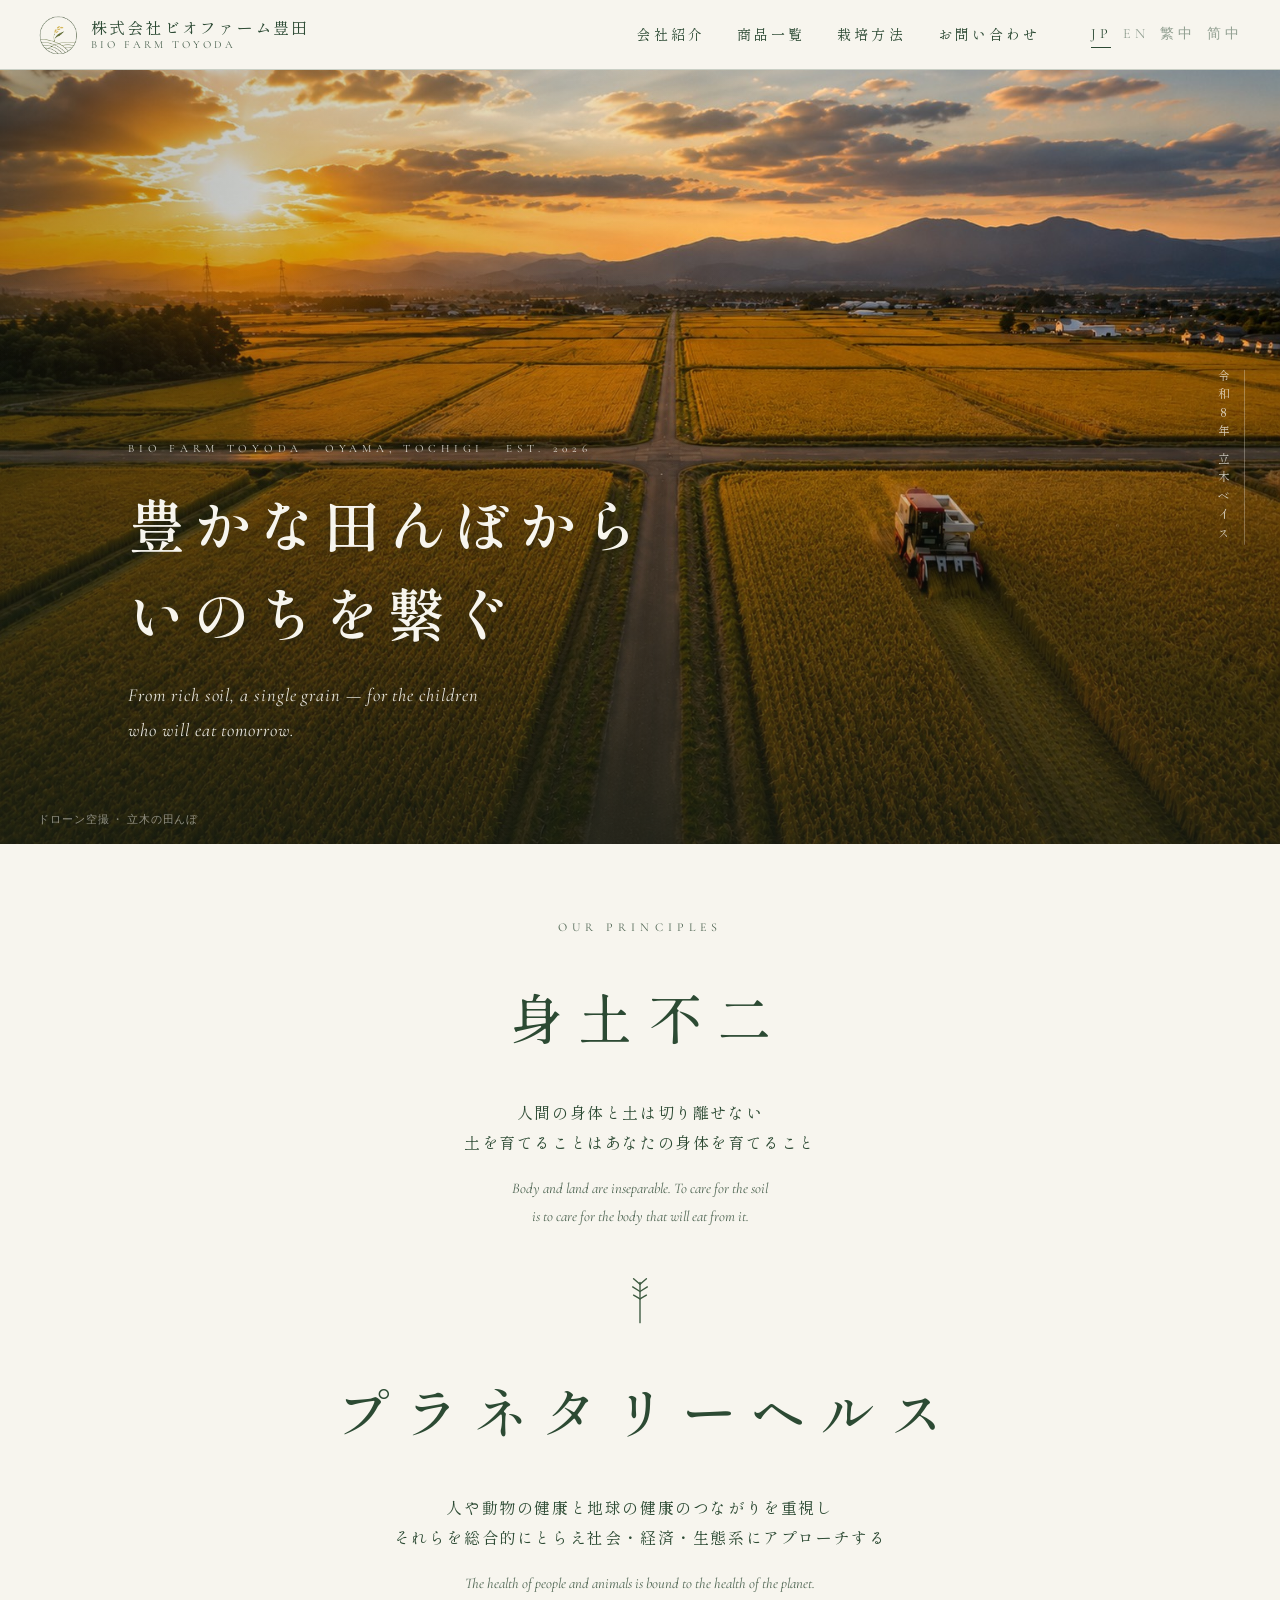
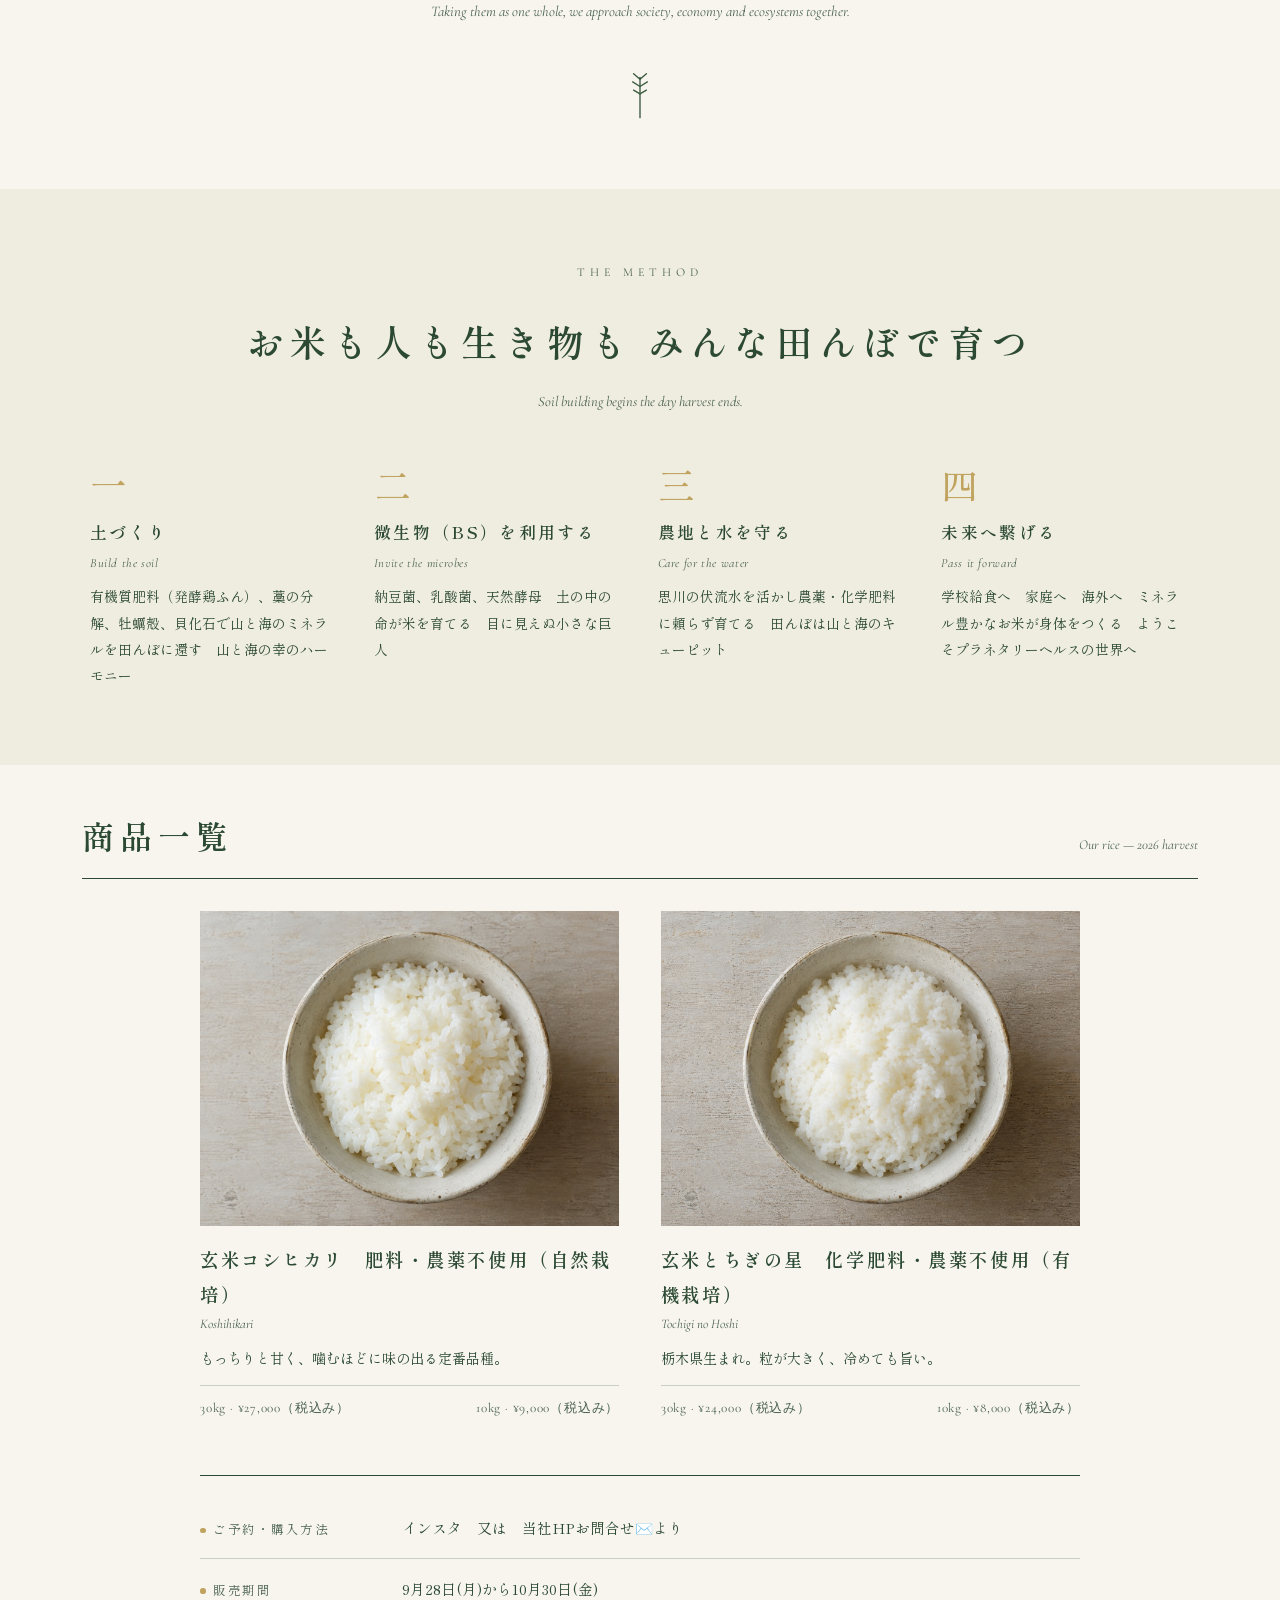
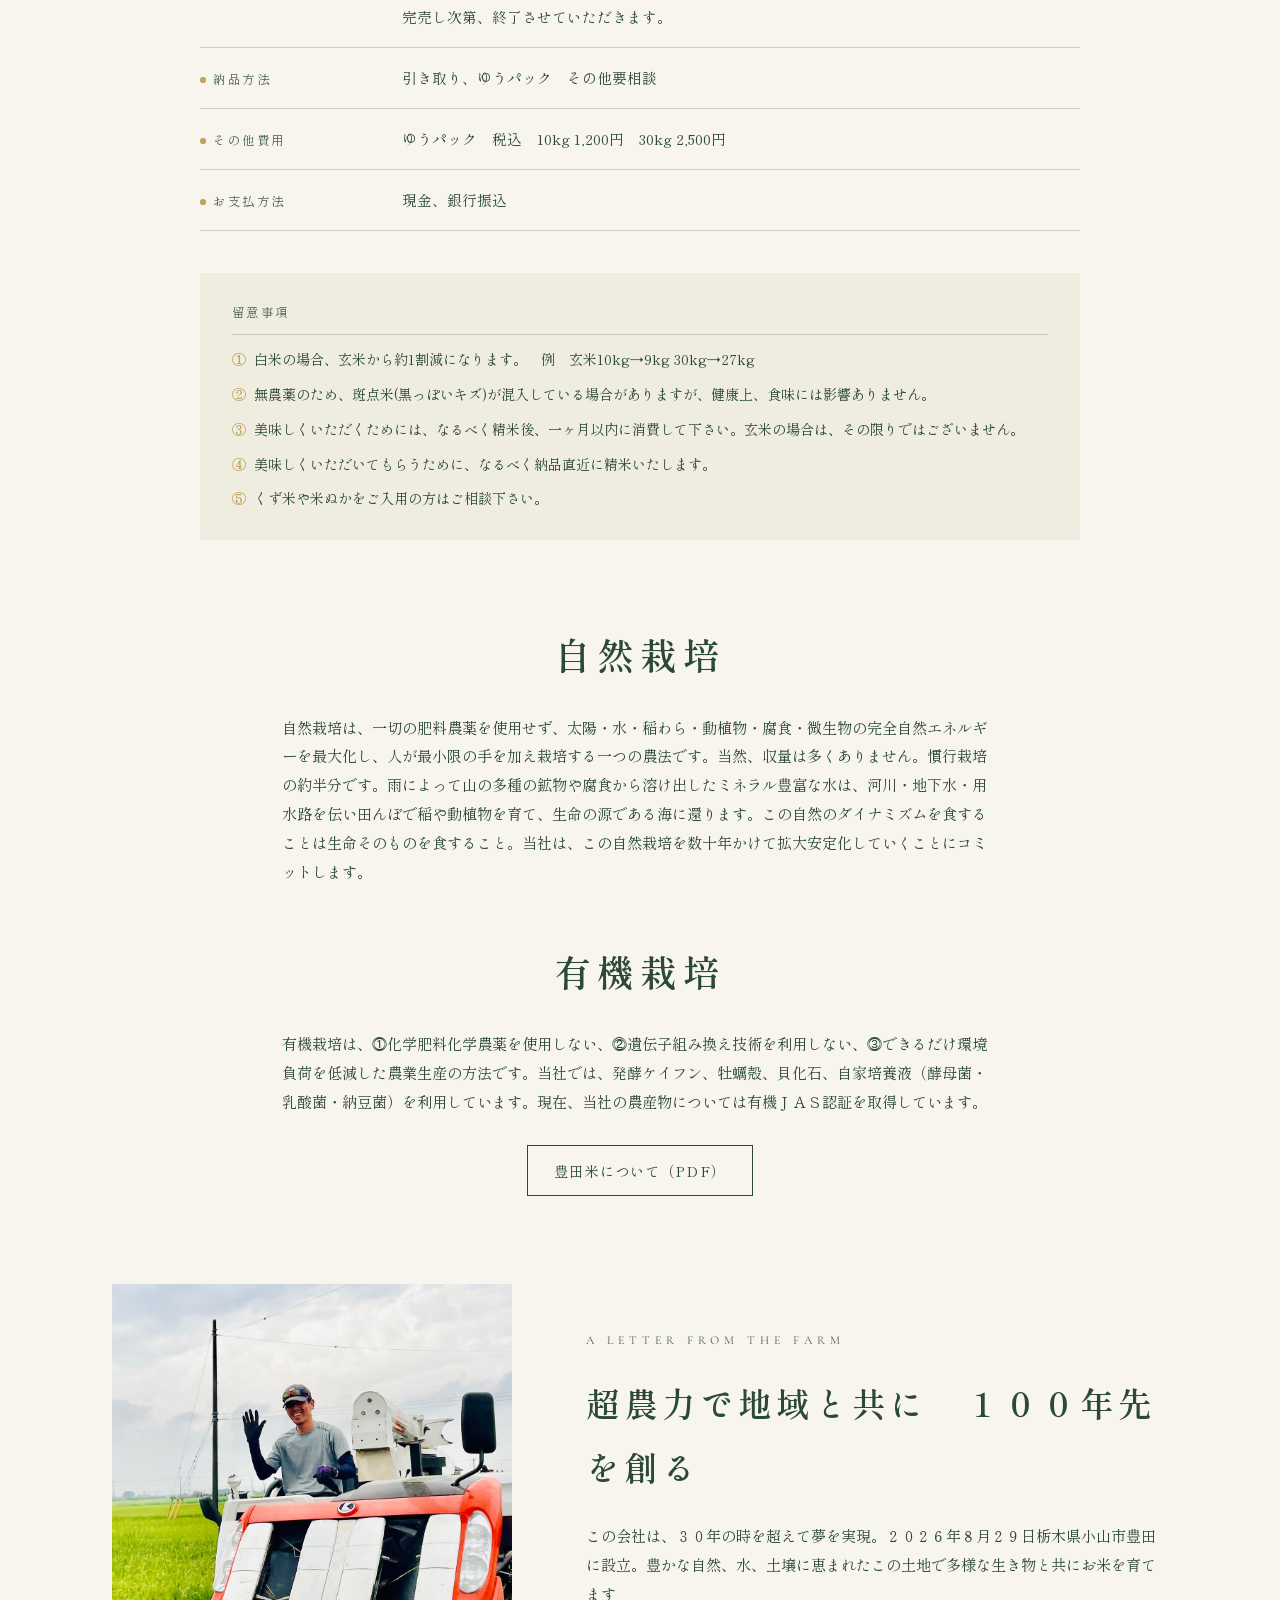
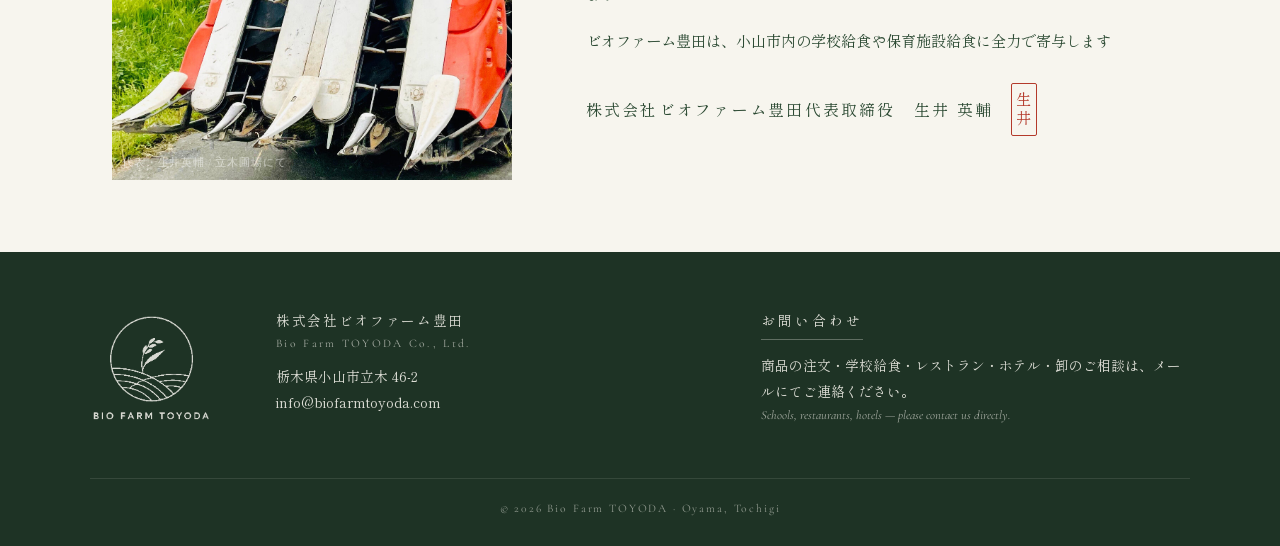
==== commit 482d70ae: "Rename flyer link to 豊田米について on all language pages Co-Authored-By: Claude Opus 5.5 <noreply@anthropi" ====
--- a/index.html
+++ b/index.html
@@ -196,7 +196,7 @@
 
     <h2 class="story-title story-title-second">有機栽培</h2>
     <p class="story-body">有機栽培は、⓵化学肥料化学農薬を使用しない、⓶遺伝子組み換え技術を利用しない、⓷できるだけ環境負荷を低減した農業生産の方法です。当社では、発酵ケイフン、牡蠣殻、貝化石、自家培養液（酵母菌・乳酸菌・納豆菌）を利用しています。現在、当社の農産物については有機ＪＡＳ認証を取得しています。</p>
-    <p class="story-link"><a href="assets/flyer.pdf" target="_blank" rel="noopener">チラシを見る（PDF）</a></p>
+    <p class="story-link"><a href="assets/flyer.pdf" target="_blank" rel="noopener">豊田米について（PDF）</a></p>
   </section>
   
   <!-- ============ LETTER ============ -->
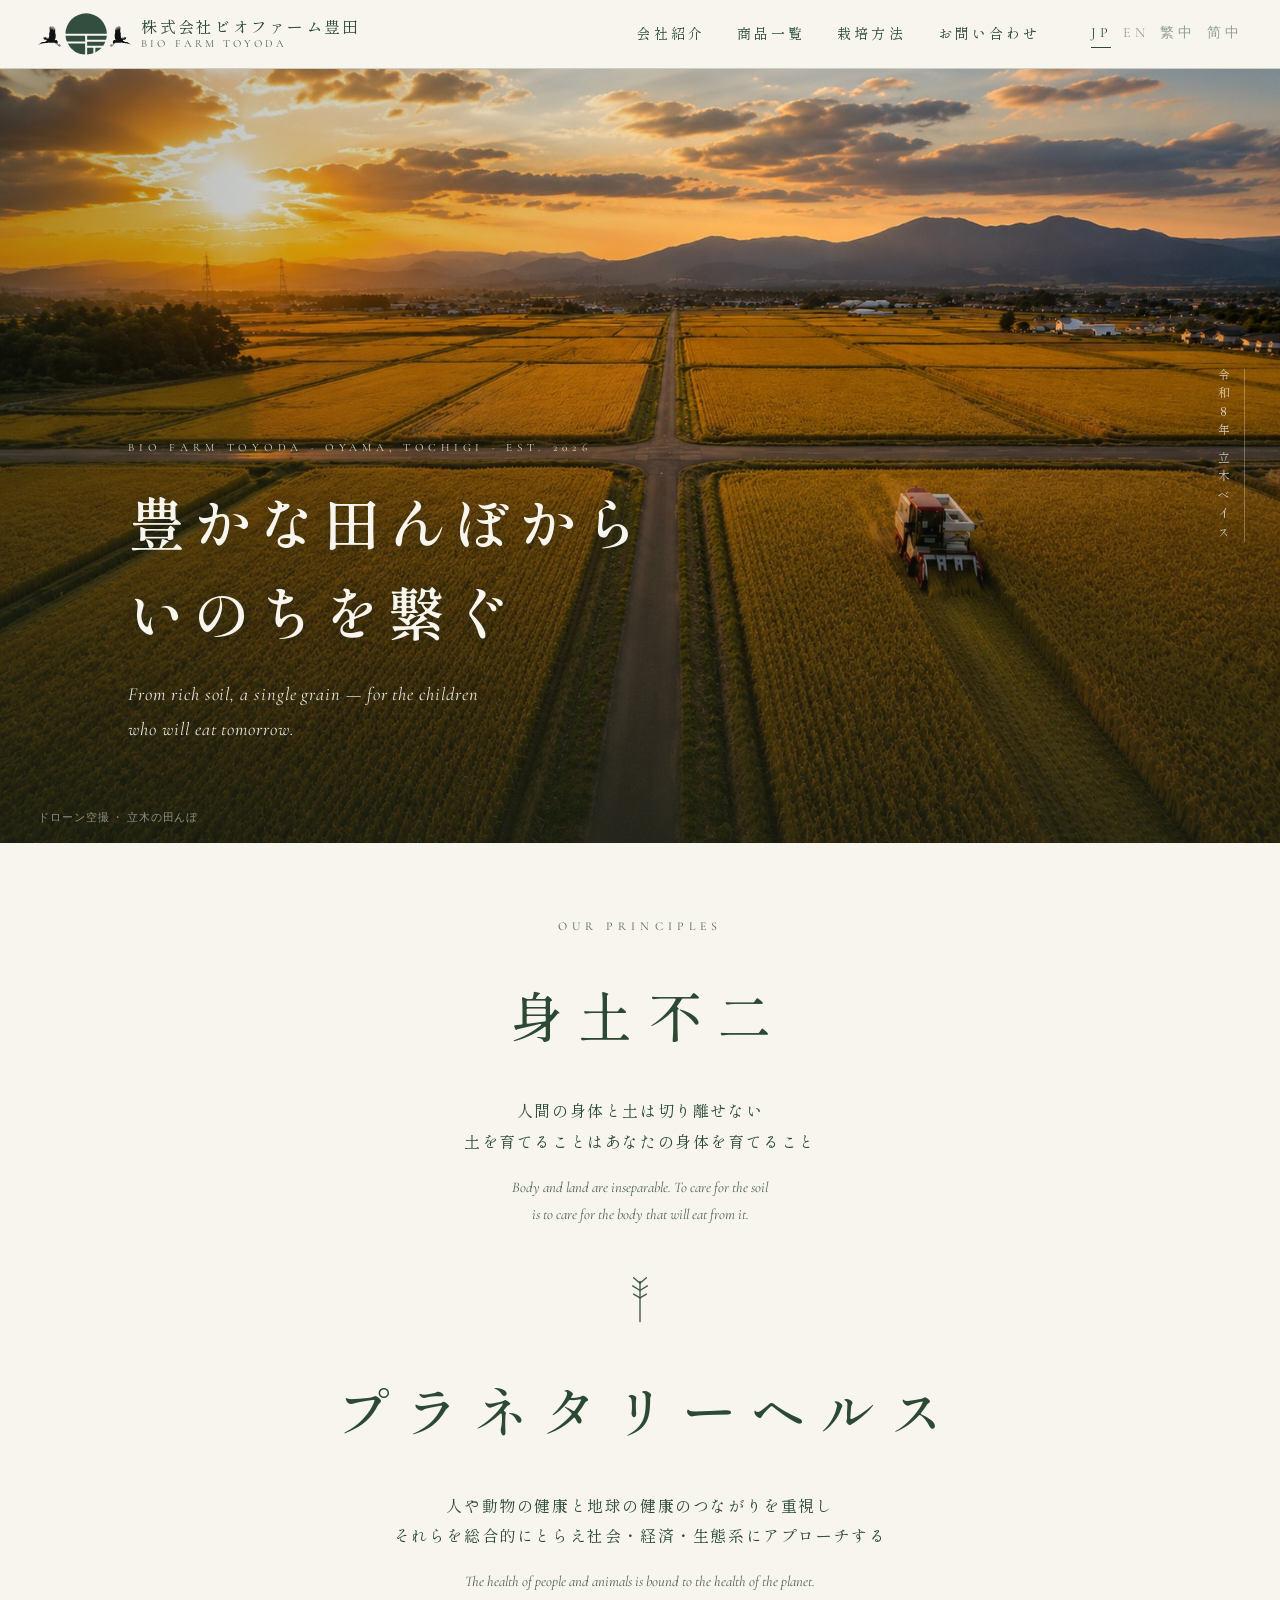
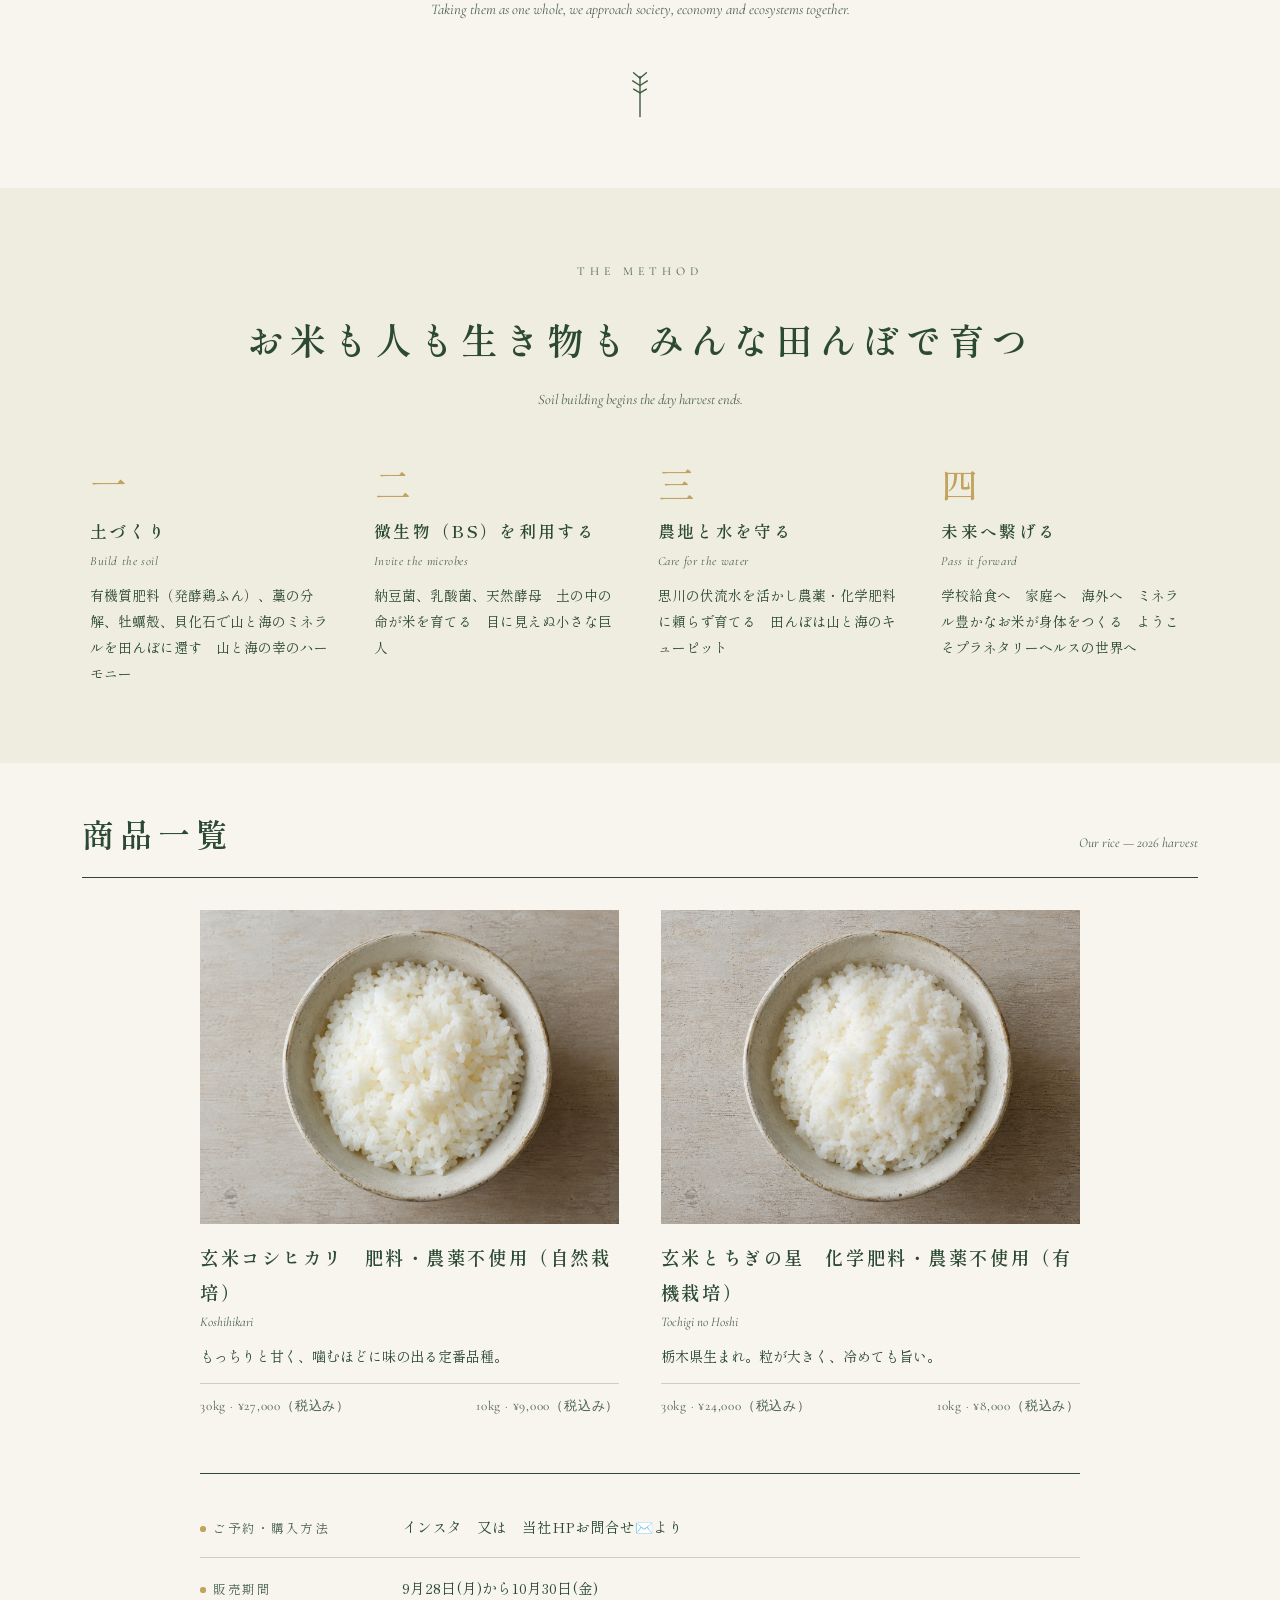
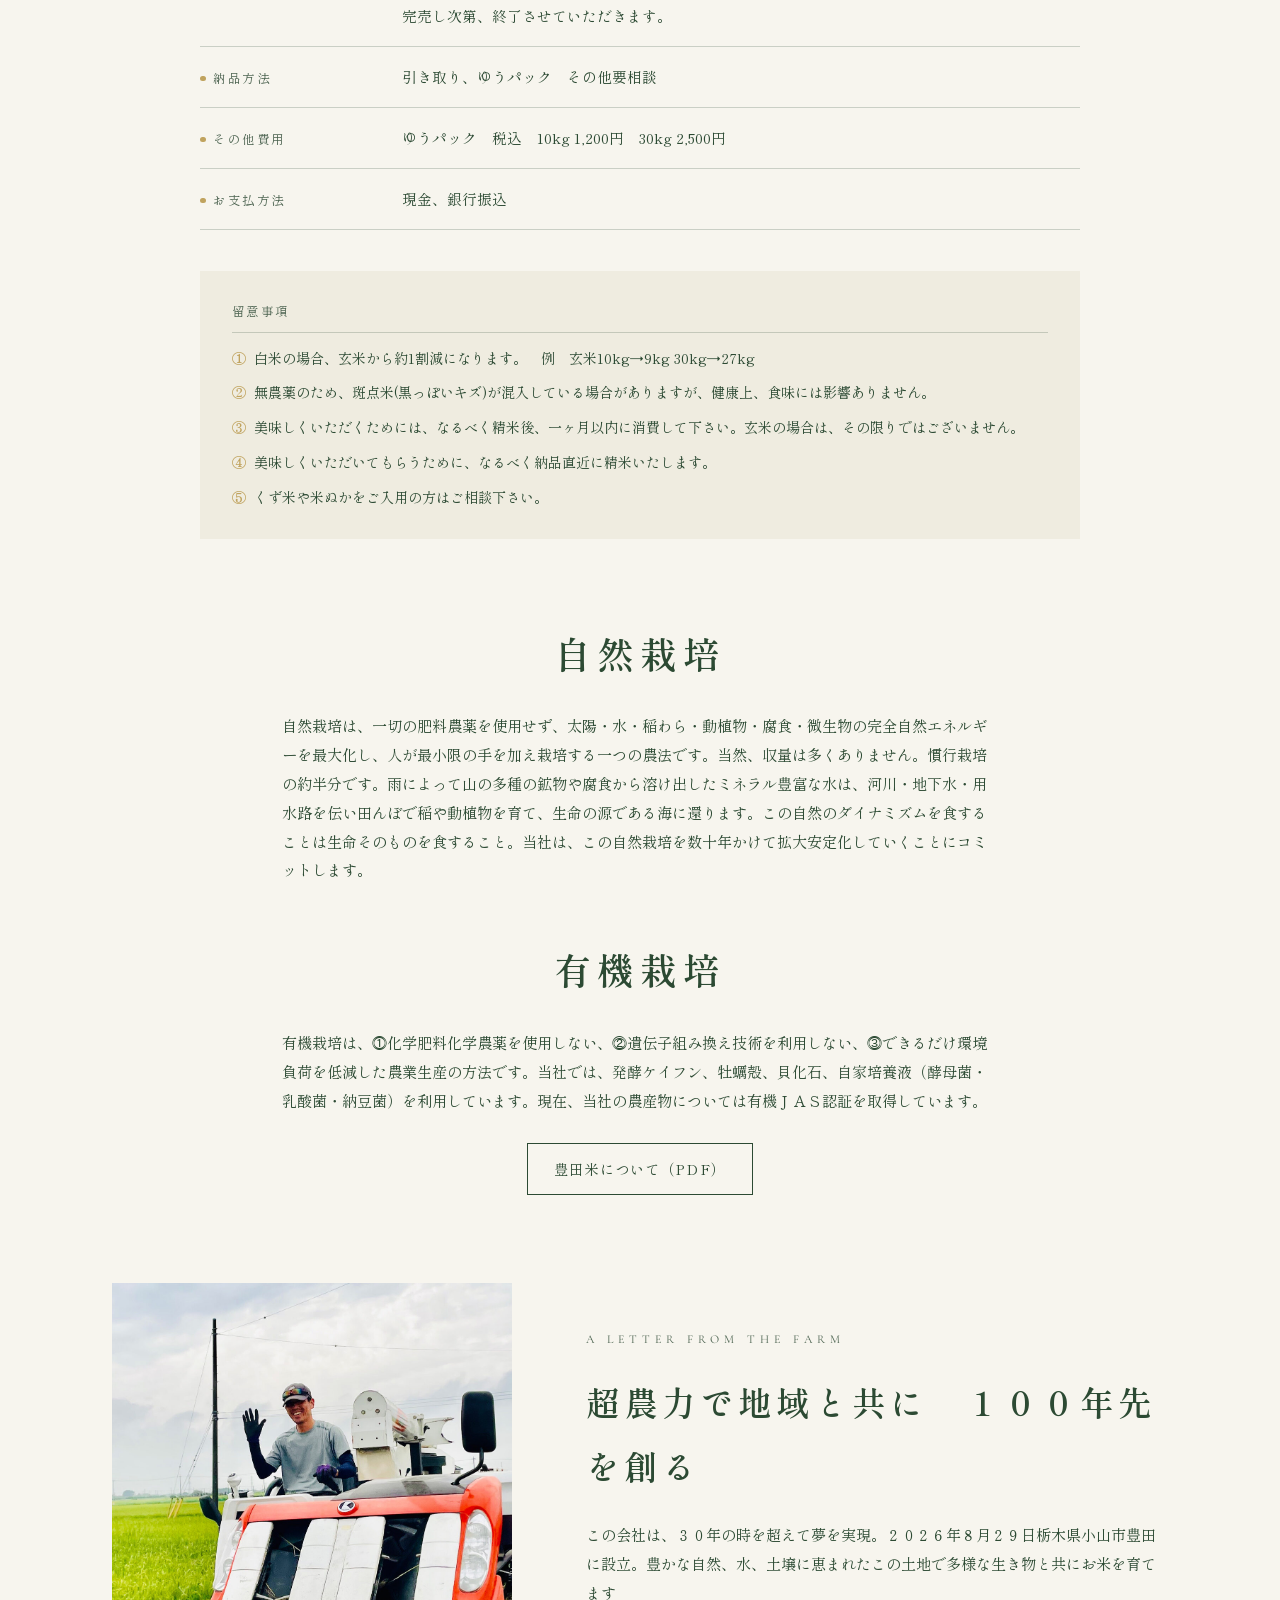
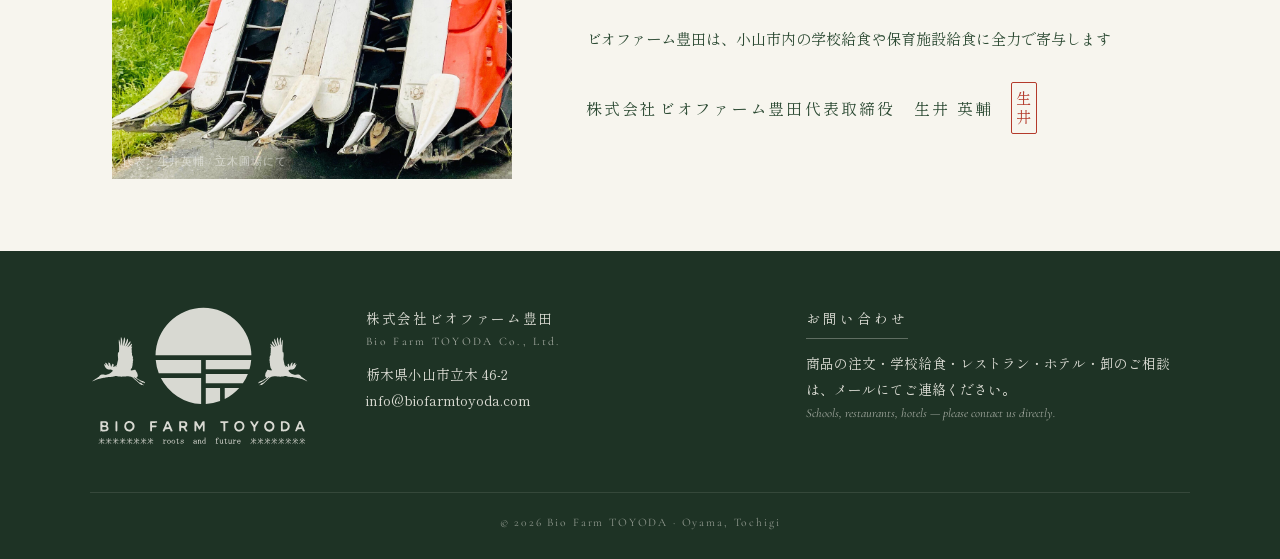
==== commit 622cf3de: "Use the flyer logo across the site - Add SVG versions of the owner's chosen logo: full logo (storks," ====
--- a/index.html
+++ b/index.html
@@ -5,6 +5,7 @@
 <meta name="viewport" content="width=device-width, initial-scale=1.0">
 <title>株式会社ビオファーム豊田 | Bio Farm TOYODA — 栃木県小山市の有機米農園</title>
 <meta name="description" content="豊かな田んぼから、次世代へ。栃木県小山市北西部の旧豊田村に位置するビオファーム豊田　恵まれた水資源と豊かな自然環境で育んだお米をみなさんに届けます。">
+<link rel="icon" type="image/svg+xml" href="assets/favicon.svg">
 <link rel="icon" type="image/png" href="assets/favicon.png">
 <link rel="canonical" href="https://biofarmtoyoda.com/">
 <link rel="alternate" hreflang="ja" href="https://biofarmtoyoda.com/">
@@ -21,7 +22,7 @@
 
 <header class="site-header">
   <a class="brand" href="#top">
-    <img src="assets/logo-mark-transparent.png" alt="Bio Farm TOYODA" class="brand-mark">
+    <img src="assets/logo-emblem.svg" alt="Bio Farm TOYODA" class="brand-mark">
     <span class="brand-text">
       <span class="brand-ja">株式会社ビオファーム豊田</span>
       <span class="brand-en">Bio Farm TOYODA</span>
@@ -132,7 +133,7 @@
 
       <article class="product">
         <figure class="product-art">
-          <img src="../assets/koshihikari.jpg" alt="コシヒカリ — 陶器の器に盛った炊きたてのご飯" loading="lazy">
+          <img src="assets/koshihikari.jpg" alt="コシヒカリ — 陶器の器に盛った炊きたてのご飯" loading="lazy">
         </figure>
         <h3 class="product-name">玄米コシヒカリ　肥料・農薬不使用（自然栽培）</h3>
         <p class="product-name-en">Koshihikari</p>
@@ -224,7 +225,7 @@
 <footer class="site-footer" id="contact">
   <div class="footer-inner">
     <div class="footer-brand">
-      <img src="assets/logo-transparent.png" alt="Bio Farm TOYODA" class="footer-logo">
+      <img src="assets/logo.svg" alt="Bio Farm TOYODA" class="footer-logo">
     </div>
     <div class="footer-info">
       <p class="footer-company">株式会社ビオファーム豊田<span>Bio Farm TOYODA Co., Ltd.</span></p>
--- a/css/style.css
+++ b/css/style.css
@@ -77,12 +77,18 @@
 }
 
 .brand-mark {
-  width: 42px;
-  height: auto;
+  height: 30px;
+  width: auto;
+  flex-shrink: 0;
 }
 
 .brand-text { line-height: 1.3; white-space: nowrap; }
-.brand-ja { display: block; font-size: 1rem; letter-spacing: 0.14em; }
+.brand-ja { display: block; font-size: 0.86rem; letter-spacing: 0.1em; }
+@media (max-width: 359px) {
+  .brand-mark { height: 26px; }
+  .brand-ja { font-size: 0.76rem; letter-spacing: 0.06em; }
+  .brand-en { letter-spacing: 0.16em; }
+}
 .brand-en {
   display: block;
   font-family: var(--serif-en);
@@ -162,14 +168,15 @@
 html[lang="zh-Hans"] body { font-family: "Noto Serif SC", "Shippori Mincho B1", serif; }
 
 @media (min-width: 900px) {
-  .site-header { padding: 0.8rem 2.4rem; }
+  .site-header { padding: 0.8rem 1.6rem; }
+  .brand-mark { height: 34px; }
   .nav-toggle-label { display: none; }
   .site-nav {
     position: static;
     display: flex !important;
     flex-direction: row;
     align-items: center;
-    gap: 2rem;
+    gap: 1.3rem;
     background: none;
     border: none;
     padding: 0;
@@ -178,9 +185,18 @@
     padding: 0;
     border: none;
     font-size: 0.88rem;
+    white-space: nowrap;
   }
   .site-nav a:hover { color: var(--gold); }
-  .lang { padding-top: 0; margin-left: 1.2rem; gap: 0.8rem; }
+  .lang { padding-top: 0; margin-left: 0.6rem; gap: 0.8rem; }
+}
+
+@media (min-width: 1100px) {
+  .site-header { padding: 0.8rem 2.4rem; }
+  .brand-mark { height: 42px; }
+  .brand-ja { font-size: 1rem; letter-spacing: 0.14em; }
+  .site-nav { gap: 2rem; }
+  .lang { margin-left: 1.2rem; }
 }
 
 /* ============ HERO ============ */
@@ -683,7 +699,7 @@
 }
 
 .footer-logo {
-  width: 130px;
+  width: 220px;
   filter: brightness(0) invert(0.95) sepia(0.08);
   opacity: 0.85;
 }
